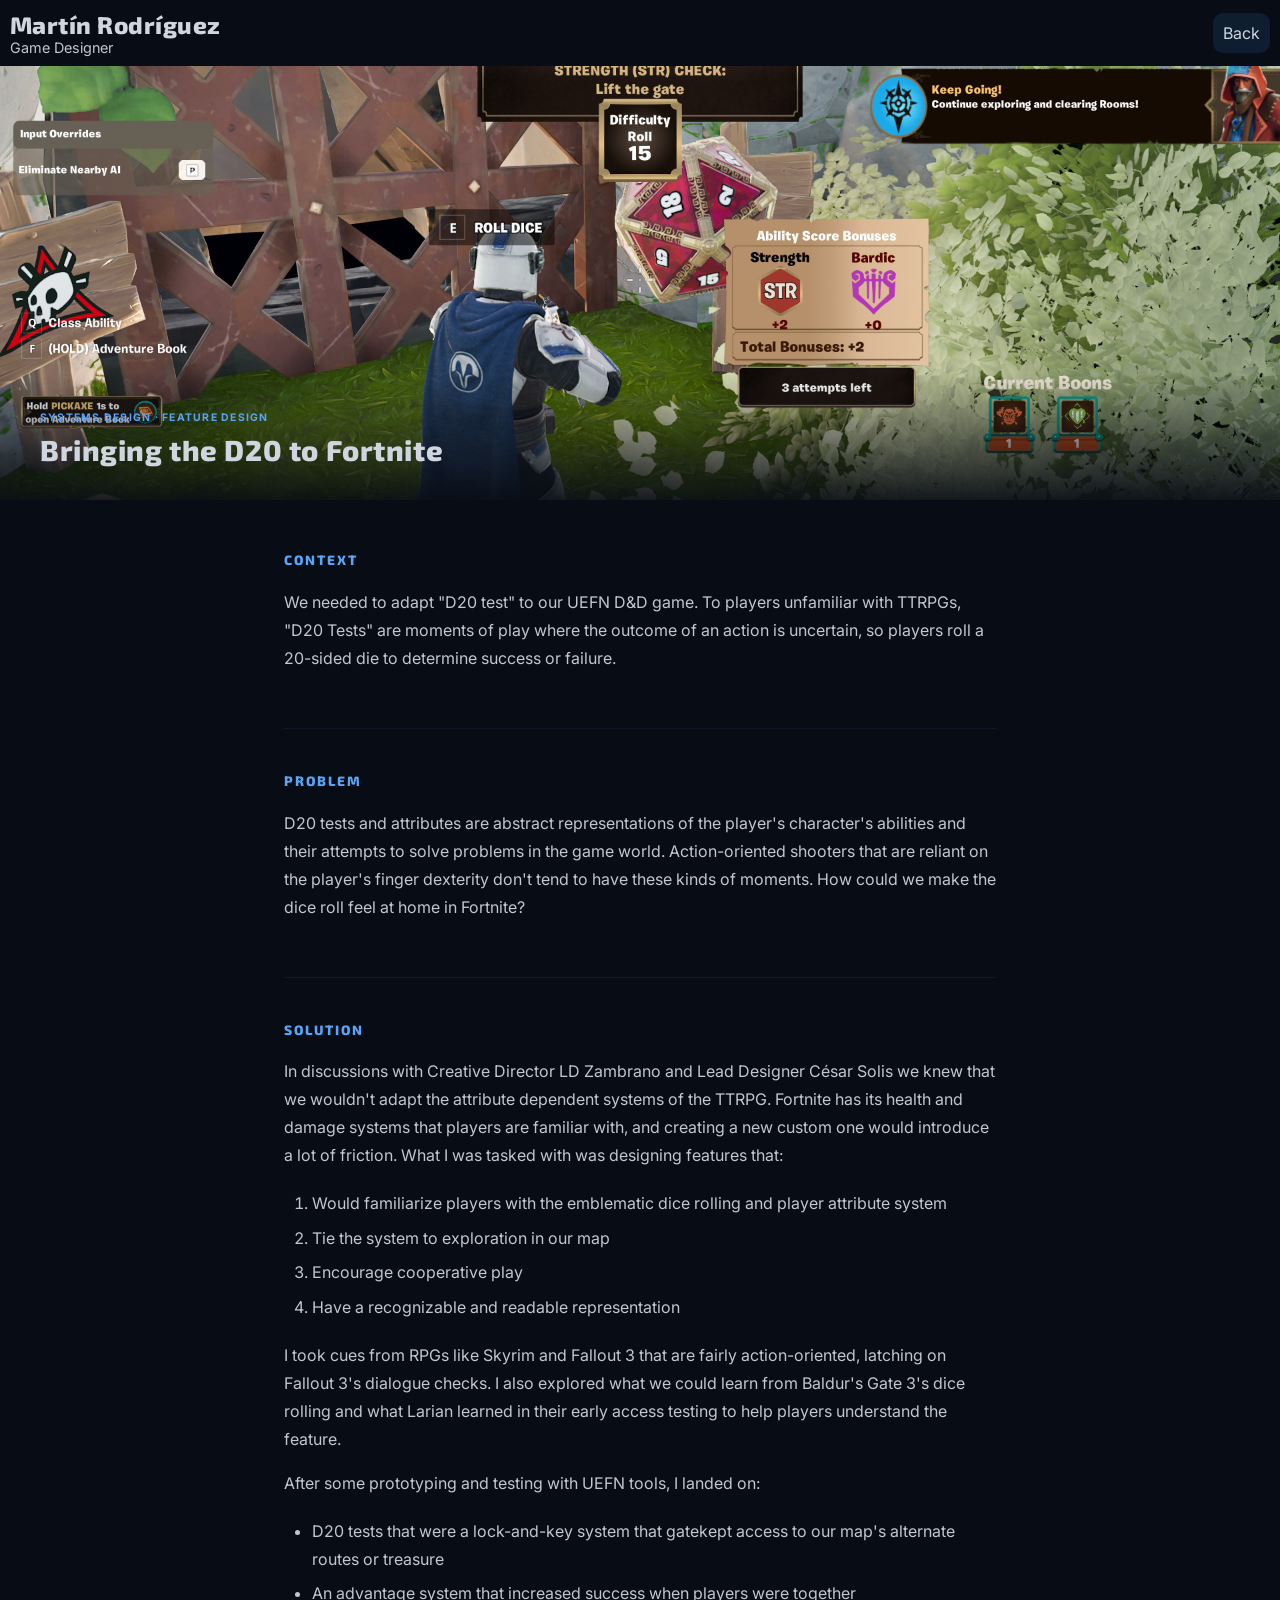
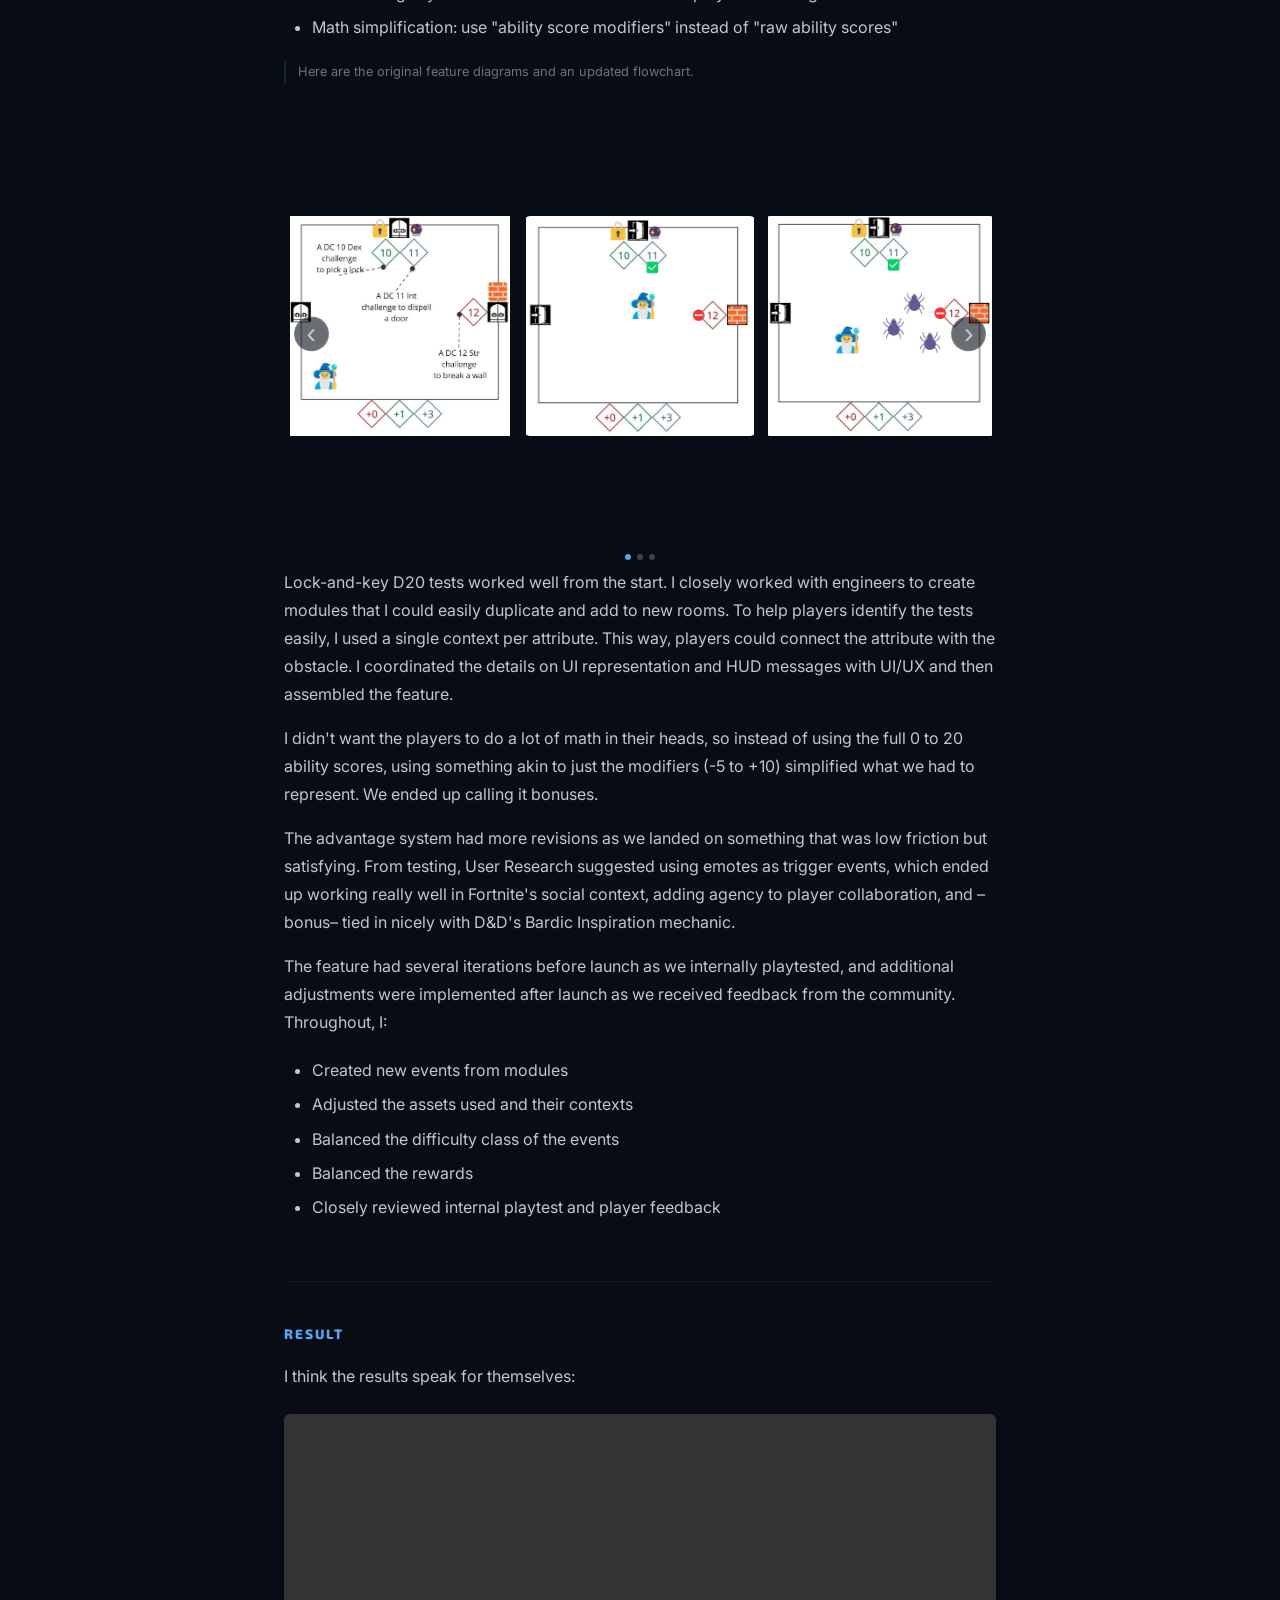
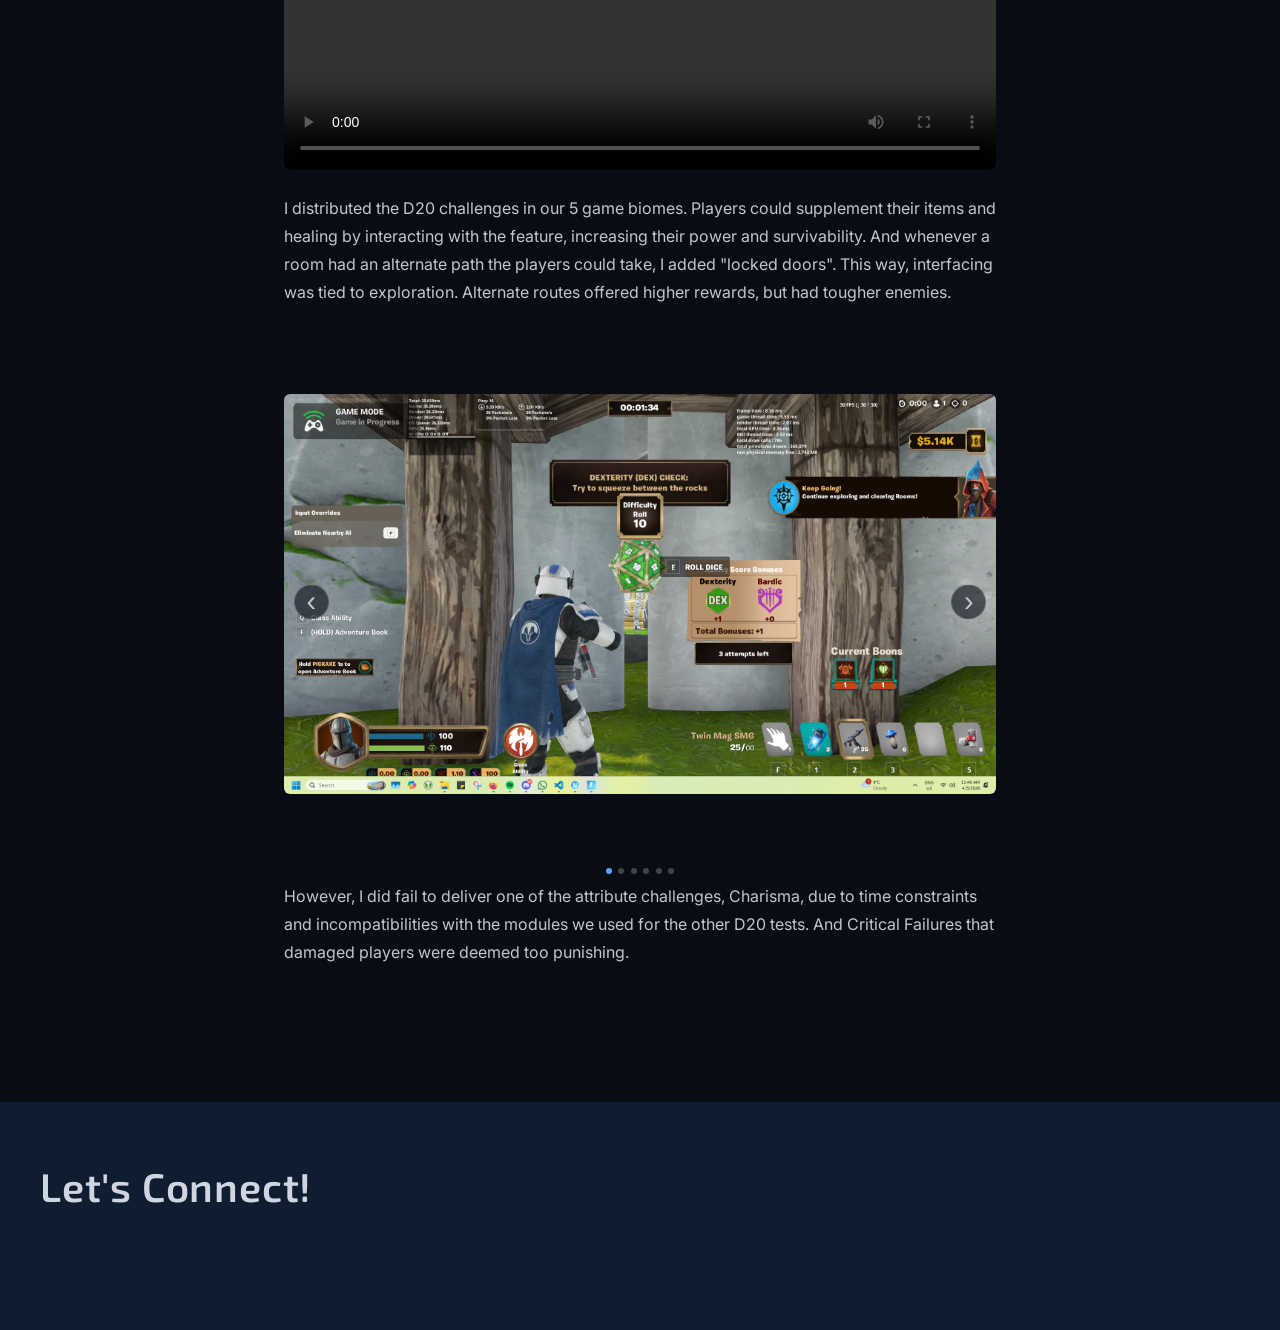
==== highlight-d20.html @ 18987d1f "added new highlight" ====
<!DOCTYPE html>
<html lang="en">

<head>
    <meta charset="UTF-8">
    <meta http-equiv="X-UA-Compatible" content="IE=edge">
    <meta name="viewport" content="width=device-width, initial-scale=1.0">
    <title>Bringing the D20 to Fortnite — Martín Rodríguez</title>
    <link rel="preconnect" href="https://fonts.googleapis.com">
    <link rel="preconnect" href="https://fonts.gstatic.com" crossorigin>
    <link rel="stylesheet" href="styles.css">
    <script src="https://kit.fontawesome.com/6f58c6ab29.js" crossorigin="anonymous"></script>
</head>

<body>

    <header class="navbar">
        <nav>
            <input type="checkbox" id="menu-toggle" hidden>
            <label for="menu-toggle" class="fa-solid fa-bars open-icon"></label>
            <label for="menu-toggle" class="fa-solid fa-xmark close-icon"></label>
            <div class="title-container">
                <h2>Martín Rodríguez</h2>
                <p>Game Designer</p>
            </div>
            <ul id="sidemenu">
                <li><a href="index.html#highlights"><i class="fa-solid fa-arrow-left"></i> Back</a></li>
            </ul>
        </nav>
    </header>

    <div class="highlight-hero">
        <img src="images/projects/dnd_d20/d20_screengrab_3.png" alt="Bringing the D20 to Fortnite">
        <div class="highlight-hero-overlay">
            <span class="highlight-tag">Systems Design · Feature Design</span>
            <h1>Bringing the D20 to Fortnite</h1>
        </div>
    </div>

    <div class="highlight-body">

        <section class="highlight-section">
            <p class="highlight-section-label">Context</p>
            <h2></h2>
            <p>We needed to adapt "D20 test" to our UEFN D&D game. To players unfamiliar with TTRPGs, "D20 Tests" are moments of play where the outcome of an action is uncertain, so players roll a 20-sided die to determine success or failure.</p>
        </section>

        <section class="highlight-section">
            <p class="highlight-section-label">Problem</p>
            <h2></h2>
            <p>D20 tests and attributes are abstract representations of the player's character's abilities and their attempts to solve problems in the game world. Action-oriented shooters that are reliant on the player's finger dexterity don't tend to have these kinds of moments. How could we make the dice roll feel at home in Fortnite?</p>
        </section>

        <section class="highlight-section">
            <p class="highlight-section-label">Solution</p>
            <h2></h2>
            <p>In discussions with Creative Director LD Zambrano and Lead Designer César Solis we knew that we wouldn't adapt the attribute dependent systems of the TTRPG. Fortnite has its health and damage systems that players are familiar with, and creating a new custom one would introduce a lot of friction. What I was tasked with was designing features that:</p>
            <ol>
                <li>Would familiarize players with the emblematic dice rolling and player attribute system</li>
                <li>Tie the system to exploration in our map</li>
                <li>Encourage cooperative play</li>
                <li>Have a recognizable and readable representation</li>
            </ol>

            <p>I took cues from RPGs like Skyrim and Fallout 3 that are fairly action-oriented, latching on Fallout 3's dialogue checks. I also explored what we could learn from Baldur's Gate 3's dice rolling and what Larian learned in their early access testing to help players understand the feature.</p>
            <p>After some prototyping and testing with UEFN tools, I landed on:</p>
            <ul>
                <li>D20 tests that were a lock-and-key system that gatekept access to our map's alternate routes or treasure</li>
                <li>An advantage system that increased success when players were together</li>
                <li>Math simplification: use "ability score modifiers" instead of "raw ability scores"</li>
            </ul>

            <p class="highlight-note">Here are the original feature diagrams and an updated flowchart.</p>


            <div class="hl-carousel">
                <div class="hl-carousel-track" id="hl-carousel-track-solution">
                    <div class="hl-carousel-slide hl-carousel-slide--grid-3">
                        <img src="images/projects/dnd_d20/d20_challenge_1.jpg" alt="D20 challenge lock">
                        <img src="images/projects/dnd_d20/d20_challenge_2.jpg" alt="D20 challenge interaction">
                        <img src="images/projects/dnd_d20/d20_challenge_3.jpg" alt="D20 challenge result">
                    </div>
                    <div class="hl-carousel-slide hl-carousel-slide--grid-3">
                        <img src="images/projects/dnd_d20/D20_collab_1.jpg" alt="D20 collaboration 1">
                        <img src="images/projects/dnd_d20/D20_collab_2.jpg" alt="D20 collaboration 2">
                        <img src="images/projects/dnd_d20/D20_collab_3.jpg" alt="D20 collaboration 3">
                    </div>
                    <div class="hl-carousel-slide">
                        <img src="images/projects/dnd_d20/d20_flowchart.png" alt="D20 system flowchart">
                    </div>
                </div>
                <button class="hl-carousel-btn hl-carousel-prev" aria-label="Previous">&#8249;</button>
                <button class="hl-carousel-btn hl-carousel-next" aria-label="Next">&#8250;</button>
                <div class="hl-carousel-dots" id="hl-carousel-dots-solution"></div>
            </div>

            <p>Lock-and-key D20 tests worked well from the start. I closely worked with engineers to create modules that I could easily duplicate and add to new rooms. To help players identify the tests easily, I used a single context per attribute. This way, players could connect the attribute with the obstacle. I coordinated the details on UI representation and HUD messages with UI/UX and then assembled the feature.</p>
            <p>I didn't want the players to do a lot of math in their heads, so instead of using the full 0 to 20 ability scores, using something akin to just the modifiers (-5 to +10) simplified what we had to represent. We ended up calling it bonuses.</p>
            <p>The advantage system had more revisions as we landed on something that was low friction but satisfying. From testing, User Research suggested using emotes as trigger events, which ended up working really well in Fortnite's social context, adding agency to player collaboration, and –bonus– tied in nicely with D&D's Bardic Inspiration mechanic.</p>
            <p>The feature had several iterations before launch as we internally playtested, and additional adjustments were implemented after launch as we received feedback from the community. Throughout, I:</p>
            <ul>
                <li>Created new events from modules</li>
                <li>Adjusted the assets used and their contexts</li>
                <li>Balanced the difficulty class of the events</li>
                <li>Balanced the rewards</li>
                <li>Closely reviewed internal playtest and player feedback</li>
            </ul>
        </section>

        <section class="highlight-section">
            <p class="highlight-section-label">Result</p>
            <h2></h2>
            <p>I think the results speak for themselves:</p>

            <div class="hl-video">
                <video controls>
                    <source src="images/projects/dnd_d20/d20_result_video.mp4" type="video/mp4">
                </video>
            </div>

            <p>I distributed the D20 challenges in our 5 game biomes. Players could supplement their items and healing by interacting with the feature, increasing their power and survivability. And whenever a room had an alternate path the players could take, I added "locked doors". This way, interfacing was tied to exploration. Alternate routes offered higher rewards, but had tougher enemies.</p>


            <div class="hl-carousel">
                <div class="hl-carousel-track" id="hl-carousel-track-result">
                    <div class="hl-carousel-slide"><img src="images/projects/dnd_d20/d20_screengrab.png" alt="D20 in game"></div>
                    <div class="hl-carousel-slide"><img src="images/projects/dnd_d20/d20_screengrab_2.png" alt="D20 in game"></div>
                    <div class="hl-carousel-slide"><img src="images/projects/dnd_d20/d20_screengrab_3.png" alt="D20 in game"></div>
                    <div class="hl-carousel-slide"><img src="images/projects/dnd_d20/d20_screengrab_4.png" alt="D20 in game"></div>
                    <div class="hl-carousel-slide hl-carousel-slide--grid-2">
                        <img src="images/projects/dnd_d20/ScreenShot00020.png" alt="D20 screenshot">
                        <img src="images/projects/dnd_d20/ScreenShot00021.png" alt="D20 screenshot">
                        <img src="images/projects/dnd_d20/ScreenShot00022.png" alt="D20 screenshot">
                        <img src="images/projects/dnd_d20/ScreenShot00023.png" alt="D20 screenshot">
                    </div>
                    <div class="hl-carousel-slide hl-carousel-slide--grid-2">
                        <img src="images/projects/dnd_d20/ScreenShot00024.png" alt="D20 screenshot">
                        <img src="images/projects/dnd_d20/ScreenShot00025.png" alt="D20 screenshot">
                        <img src="images/projects/dnd_d20/ScreenShot00026.png" alt="D20 screenshot">
                        <img src="images/projects/dnd_d20/ScreenShot00027.png" alt="D20 screenshot">
                    </div>
                </div>
                <button class="hl-carousel-btn hl-carousel-prev" aria-label="Previous">&#8249;</button>
                <button class="hl-carousel-btn hl-carousel-next" aria-label="Next">&#8250;</button>
                <div class="hl-carousel-dots" id="hl-carousel-dots-result"></div>
            </div>

            <p>However, I did fail to deliver one of the attribute challenges, Charisma, due to time constraints and incompatibilities with the modules we used for the other D20 tests. And Critical Failures that damaged players were deemed too punishing.</p>
        </section>

    </div>

    <section id="contact">
        <div class="container">
            <h2 class="sub-title">Let's Connect!</h2>
            <div class="social-icons icons">
                <a href="https://www.linkedin.com/in/martinrhprod/" target="_blank" rel="noopener noreferrer"><i class="fa-brands fa-linkedin"></i></a>
                <a href="mailto:martinrh.prod@gmail.com"><i class="fa-regular fa-envelope"></i></a>
            </div>
        </div>
    </section>

    <script>
    function initCarousel(trackId, dotsId, wrapEl) {
        const track = document.getElementById(trackId);
        const dotsContainer = document.getElementById(dotsId);
        if (!track || !dotsContainer) return;
        const slides = track.querySelectorAll('.hl-carousel-slide');
        let current = 0;

        slides.forEach((_, i) => {
            const dot = document.createElement('span');
            dot.className = 'hl-carousel-dot' + (i === 0 ? ' active' : '');
            dot.addEventListener('click', () => goTo(i));
            dotsContainer.appendChild(dot);
        });

        function goTo(index) {
            current = (index + slides.length) % slides.length;
            track.style.transform = `translateX(-${current * 100}%)`;
            dotsContainer.querySelectorAll('.hl-carousel-dot').forEach((d, i) =>
                d.classList.toggle('active', i === current));
        }

        const wrap = track.closest('.hl-carousel');
        wrap.querySelector('.hl-carousel-prev').addEventListener('click', () => goTo(current - 1));
        wrap.querySelector('.hl-carousel-next').addEventListener('click', () => goTo(current + 1));
    }

    initCarousel('hl-carousel-track-solution', 'hl-carousel-dots-solution');
    initCarousel('hl-carousel-track-result',   'hl-carousel-dots-result');
    </script>
</body>
</html>
---- styles.css ----
@import url('https://fonts.googleapis.com/css2?family=Exo+2:wght@700;800&family=Inter:wght@300;400;500&display=swap');

:root {

    --color-darker-gray: #080C14;
    --color-medium-gray: #0F1D30;
    --color-light-gray: #C2C6D0;
    --color-light-teal: #5BA4F5;
    --color-teal: #1A5FAD;

    --color-black: #000000;
    --color-white: #D0D6E0;
}

/* ── Base Reset & Global Styles ────────────────────────────────────── */
*
{
    margin: 0;
    padding: 0;
    box-sizing: border-box;
}
html
{
    scroll-behavior: smooth;
}
body
{
    background-color: var(--color-darker-gray);
    color: var(--color-white);
    font-family: 'Inter', sans-serif;
}

h1, h2, h3,
.sub-title,
.title-container h2 {
    font-family: 'Exo 2', sans-serif;
    font-weight: 800;
    letter-spacing: 0.02em;
}
h1
{
    text-decoration: none;
    text-align: left;
    color: var(--color-white);
}

/* ── Banner Image — hero image used on production.html ─────────────── */
.banner {
    width: 100%; /* Full width of the parent container */
    height: 70vh; /* Height set to 70% of the viewport height */
    overflow: hidden; /* Hide any overflowing content */
}

.banner img {
    width: 100%; /* Image will take full width of the container */
    height: 100%; /* Image will take full height of the container */
    object-fit: cover; /* Image will cover the area, maintaining aspect ratio */
    object-position: center bottom; /* Adjusts the vertical focus to crop the image */
}


/* ── Navbar — fixed top bar, shared across all pages ───────────────── */
.navbar {
    overflow: hidden;
    padding: 10px;
    position: fixed; 
    top: 0;
    width: 100%; 
    z-index: 9999; 
    background-color: var(--color-darker-gray); /* Add your background color here */

}

nav {
    display: flex;
    align-items: center; /* Vertically center items */
    justify-content: space-between; /* Space between title and menu */
    flex-wrap: wrap; /* Allow items to wrap on smaller screens */
}

/* Title container — name and subtitle inside the navbar */
.title-container {
    display: flex;
    flex-direction: column; /* Stack items vertically */
    align-items: flex-start; /* Aligns items to the left */
    margin-right: auto; /* Pushes the menu to the right */
}

.title-container h2,
.title-container p {
    margin: 0; /* Remove default margin */
}

/* Title sizing */
.title-container h2 {
    font-size: 1.5em; /* Adjust title size */
}

.title-container p {
    font-size: 0.9em; /* Adjust font size as needed */
    color: var(--color-light-gray); /* Adjust color if needed */
}

/* Navbar links — right-side menu items */
nav ul {
    display: flex; /* Make the list a flex container */
    margin-left: auto; /* Aligns menu items to the right */
}

nav ul li {
    list-style: none; /* Remove bullet points */
    margin-left: 8px; /* Adjust margin for spacing */
}

nav ul li a {
    color: var(--color-white);
    background-color: var(--color-medium-gray);
    text-decoration: none;
    font-size: 16px;
    position: relative;
    padding: 10px;
    border-radius: 10px;
}

nav ul li a::after {
    content: '';
    width: 0;
    height: 3px;
    background: var(--color-teal);
    position: absolute;
    left: 0;
    bottom: -6px;
    transition: width 0.5s; /* More specific transition property */
}

nav ul li a:hover::after {
    width: 100%; /* Expands underline on hover */
}


/* ── Layout Container — max-width wrapper used across all sections ──── */

.container
{
    padding: 0;
    max-width: 1200px;
    box-sizing: border-box;
    margin: 0 auto;

}

/* ── Greeting Section — hero text block on index.html ──────────────── */
.greeting {
    display: flex; /* Use flexbox for layout */
    flex-direction: column; /* Stack items vertically */
    align-items: center; /* Horizontally center content */
    justify-content: center; /* Vertically center content */
    /*height: 40vh; /* Set height for the box */
    max-width: 800px; /* Set max width in pixels */
    width: 90%; /* Allow flexibility for smaller screens */
    margin: 70px auto 0; /* Center the box and set top margin */
    padding: 50px; /* Add padding to avoid text touching the edges */
    text-align: center; /* Center-align text within the element */
    color: var(--color-white); /* Use your theme's color */
    box-sizing: border-box; /* Include padding in the height/width calculation */
}

.greeting-header {
    display: flex;
    align-items: center;
    gap: 1.25rem;
}

.greeting-avatar {
    width: 80px;
    height: 80px;
    border-radius: 50%;
    background-image: url('images/site/headshot.jpg');
    background-size: cover;
    background-position: center 25%;
    border: 2px solid var(--color-light-teal);
    flex-shrink: 0;
}

.greeting h1 {
    font-size: clamp(24px, 4vw, 48px); /* Responsive font size with min, preferred, and max */
    margin-bottom: 15px; /* Add some spacing between the title and the subtitle */
    margin-top: 15px;
} 

.greeting p {
    font-size: clamp(14px, 2vw, 20px); /* Responsive font size with min, preferred, and max */
    margin-top: 30px;
}

.greeting i
{
    font-size: clamp(30px, 2vw, 50px)
    
}


/* ── Project Detail Page (project.html) — showcase card wrapper ─────── */
.portfolio-showcase {
    max-width: 1200px;
    margin: 0 auto;
    padding: 2rem;
    color: var(--color-light-gray);
    background: var(--color-medium-gray);
    border-radius: 12px;
    box-shadow: 0 0 12px rgba(0, 0, 0, 0.4);
    margin-bottom: 30px;
    border-top: 3px solid var(--color-teal);
}

/* Challenge box — difficulty/design callout block inside a project card */
.challenge-content {
    margin-left: auto;
    margin-right: auto;
    max-width: 500px;
    background: var(--color-teal);
    padding: 30px;
    font-size: 14px;
    font-weight: 400;
    border-radius: 0 10px 10px 0;
    border-left: 3px solid var(--color-light-teal);
    transition: background 0.5s, transform 0.5s;
    text-align: left;
}

.challenge-content:hover {
    transform: translateY(-10px);
}

.challenge-content h2 {
    font-size: 0.8rem;
    font-weight: 700;
    letter-spacing: 0.1em;
    text-transform: uppercase;
    color: var(--color-white);
    margin-bottom: 0.875rem;
}

.challenge-content h2 i {
    color: var(--color-light-teal);
    margin-right: 6px;
}

.challenge-content p {
    line-height: 1.7;
    color: var(--color-white);
}

.challenge-content p + p {
    margin-top: 0.75rem;
}

/* Right column — media layout variant (video + challenge box stacked) */
.portfolio-right {
    flex: 1 1 40%;
    display: flex;
    flex-direction: column;
    gap: 1.5rem;
    min-width: 0;
}

.portfolio-right .portfolio-challenge {
    flex-shrink: 0;
}

/* Challenge box override when inside the right column layout */
.portfolio-right .challenge-content {
    max-width: 100%;
    margin: 0;
    padding: 1.25rem 1.5rem;
    text-align: left;
    transform: none !important;
}

/* Video block — grows to fill remaining height in the right column */
.portfolio-right .portfolio-video {
    flex: 1;
    min-height: 0;
    margin: 0;
    background: rgba(0, 0, 0, 0.3);
    border-radius: 6px;
    overflow: hidden;
    display: flex;
    flex-direction: column;
    justify-content: center;
    align-items: center;
}

.portfolio-right .portfolio-video video,
.portfolio-right .portfolio-video iframe {
    width: 100%;
    flex-shrink: 0;
}


/* Two-column content layout — text left, media right */
.portfolio-content {
  display: flex;
  flex-wrap: wrap;
  gap: 2rem;
  margin-bottom: 2rem;
  align-items: stretch;
}

.portfolio-text {
  flex: 1 40%;
}

/* Text-only variant — cap line length and center when no media column */
.portfolio-text:only-child {
    max-width: 720px;
    margin: 0 auto;
}

.portfolio-text a 
{
    color: var(--color-white)
}

.portfolio-text h2 {
  font-size: 1.8rem;
  margin-bottom: 1rem;
  color: var(--color-light-gray);
}

.portfolio-text p {
  line-height: 1.75;
  color: var(--color-light-gray);
  text-align: left;
}

.portfolio-details ul {
  list-style-type: disc;       /* or circle/square */
  padding-left: 1.6rem;        /* space for bullets */
  margin: 1rem 0;
                /* space above/below list */
}

.portfolio-details ul li {
  text-indent: 0;
  line-height: 1.75;
  margin-bottom: 0;
  color: var(--color-light-gray);
}

/* Optional: styled bullet markers to match design */
.portfolio-details ul li::marker {
  color: var(--color-teal);           /* accent color */
  line-height: 1.6;
  font-size: 1.6rem;
}

.portfolio-details strong {
    color: var(--color-light-gray);
}

/* Video and image blocks */
.portfolio-video {
  margin: auto;
  flex: 1 1 40%;
  display: flex;
  align-items: flex-end;
}

.portfolio-video iframe {
    width: 100%;
  aspect-ratio: 16 / 9;
  height: auto;
  border: 0;
  display: block;
}

.portfolio-images-2 {
  display: flex;
  gap: 1rem;
  overflow-x: auto;
  scroll-behavior: smooth;
}


.portfolio-video video {
  width: 100%;
}

.portfolio-images-2 img {
  width: 100%;
}

/* Image carousels — horizontal scroll strips inside project cards */
.portfolio-carousel {
  position: relative;
  overflow: hidden;
  margin-bottom: 30px;
  margin-top: 30px;

}

.carousel-track,
.carousel-track-2 {
  display: flex;
  gap: 1rem;
  overflow-x: auto;
  scroll-behavior: smooth;
  scroll-snap-type: x mandatory;
  scrollbar-width: none;
  -ms-overflow-style: none;
}

.carousel-track::-webkit-scrollbar,
.carousel-track-2::-webkit-scrollbar {
  display: none;
}

/* Landscape track: items grow to fill space when few, scroll when many */
.carousel-track a {
  flex: 1 0 250px;
  max-width: 360px;
  scroll-snap-align: start;
}

/* Portrait track: fixed-width cards, never grow */
.carousel-track-2 a {
  flex-shrink: 0;
  scroll-snap-align: start;
}

.carousel-track img {
  width: 100%;
  height: 150px;
  object-fit: cover;
  border-radius: 8px;
  display: block;
  transition: transform 0.3s;
}

.carousel-track-2 img {
  width: 170px;
  height: 250px;
  object-fit: cover;
  border-radius: 8px;
  flex-shrink: 0;
  transition: transform 0.3s;
}
.carousel-track-2 img:hover {
  transform: scale(1.05);
}




.carousel-track img:hover {
  transform: scale(1.05);
}

.carousel-btn {
  position: absolute;
  top: 50%;
  transform: translateY(-50%);
  background: rgba(0, 0, 0, 0.6);
  color: #fff;
  border: 1px solid rgba(102, 252, 241, 0.3);
  font-size: 2rem;
  padding: 0.3rem 0.7rem;
  cursor: pointer;
  border-radius: 50%;
  z-index: 2;
  transition: background 0.2s, border-color 0.2s;
  display: flex;
  align-items: center;
  justify-content: center;
  line-height: 1;
}

.carousel-btn:hover {
  background: rgba(0, 0, 0, 0.85);
  border-color: var(--color-light-teal);
}

.carousel-btn.prev {
  left: 10px;
}

.carousel-btn.next {
  right: 10px;
}



/* ── About Section — currently unused ──────────────────────────────── */
#about
{
    margin-top: 5%;
    padding: 0;
    color: var(--color-light-gray);
}
.row
{
    display: flex;
    justify-content: space-between;
    flex-wrap: wrap;
}
.about-col-1
{
    flex-basis:20%;
    align-items: center;
}
.about-col-2
{
    flex-basis: 60%;
    align-items: center;
}
.about-col-3 img
{
    width: 100%;
    border-radius: 15px;
}
.about-col-4 img
{
    width: 100%;
    border-radius: 15px;
}
.about-col-3
{
    flex-basis: 25%;
    align-items: center;
}
.about-col-4
{
    flex-basis: 10%;
    align-items: center;
}
.sub-title
{
    font-size: 40px;
    font-weight: 600;
    color: var(--color-white);
    padding-bottom: 10px;
}
.tab-titles
{
    display: flex;
    margin: 20px 0 40px;
}
.tab-links
{
    margin-right: 50px;
    font-size: 18px;
    font-weight: 500;
    cursor: pointer;
    position: relative;
}
.tab-links::after
{
    content: '';
    width: 0;
    height: 3px;
    background: var(--color-teal);
    position: absolute;
    left: 0;
    bottom: -8px;
    transition: 0.5s;
}
.tab-links.active-link::after
{
    width: 75%;
}
.tab-contents ul li
{
    list-style: none;
    margin: 10px 0;
}
.tab-contents ul li span
{
    color: var(--color-teal);
    font-size: 14px;
}
.tab-contents ul li p
{
    color: var(--color-light-gray);
    font-size: 14px;
}
.tab-contents
{
    display: none;
}
.tab-contents.active-tab
{
    display: block;
}
/* ── Design Pillars Section — #services grid on index.html ─────────── */
#services
{
    padding: 60px 0;
}
.services-list
{
    display: grid;
    grid-template-columns: repeat(auto-fit, minmax(250px, 1fr));
    gap: 20px;
    margin-top: 10px;
}
.services-list div
{
    background: var(--color-medium-gray);
    padding: 30px;
    font-size: 13px;
    font-weight: 300;
    border-radius: 10px;
    transition: background 0.5s, transform 0.5s;
    text-align: center;
}
.services-list i
{
    font-size: 30px;
    margin-bottom: 10px;
    
}
.services-list h2
{
    font-size: 22px;
    font-weight: 900;
    margin-bottom: 10px;
    text-align: center;
}
.services-list a
{
    text-decoration: none;
    color:var(--color-teal);
    font-size: 18px;
    margin-top: 20px;
    display: inline-block;
}
.services-list div:hover
{
    background-color: var(--color-teal);
    transform: translateY(-10px);
}

/* ── Games Section — #portfolio grid on index.html ─────────────────── */
#portfolio,
#experiences
{
    padding: 60px 0;
}

/* ── Contact Section — no longer used as a standalone section ───────── */
#contact
{
    padding: 60px 0;
    background-color: var(--color-medium-gray);
}
.work-list
{
    
    display: grid;
    grid-template-columns: repeat(auto-fit, minmax(300px, 1fr));
    gap: 40px;
    margin-top: 50px;
    overflow: hidden;
}
.work
{
    border-radius: 10px;
    position: relative;
    overflow: hidden;
}
.work img
{
    width: 100%;
    border-radius: 10px;
    display: block;
    transition: transform 0.5s;
}

.work h2
{
    text-align: center;
    margin-bottom: 15px;
}

.work h3
{
    text-align: center;
}

.layer {
    width: 100%;
    height: 0;
    background: linear-gradient(rgba(0, 0, 0, 0.88), rgba(18, 46, 44, 0.98));
    border-radius: 10px;
    position: absolute;
    bottom: 0;
    left: 0;
    overflow-y: auto;
    display: flex;
    align-items: stretch;
    justify-content: flex-start;
    flex-direction: column;
    padding: 20px 28px;
    text-align: left;
    transition: height 0.5s;
}

.layer h2 {
    font-size: 1rem;
    text-align: left;
    color: var(--color-white);
    margin-bottom: 4px;
}

.layer h3
{
    font-size: 0.8rem;
    font-weight: 600;
    text-align: left;
    color: var(--color-light-teal);
    margin-bottom: 14px;
}

.layer li
{
    font-weight: 400;
    font-size: 0.875rem;
    color: var(--color-white);
    line-height: 1.6;
    margin-bottom: 4px;
}

.layer a
{
    margin-top: 20px;
    color: var(--color-teal);
    text-decoration: none;
    font-size: 18px;
    line-height: 35px;
    background: var(--color-medium-gray);
    width: 35px;
    height: 35px;
    border-radius: 50%;
    text-align: center;
}


.work:hover img
{
    transform: scale(1.1);
}
.work:hover .layer
{
    height: 100%;
}
.btn
{
    display: block;
    margin: 1.5rem auto;
    width: fit-content;
    border: 1px solid var(--color-teal);
    padding: 14px 50px;
    border-radius: 6px;
    text-decoration: none;
    color: var(--color-white);
    transition: background 0.5s ease;
}
.btn:hover
{
    background: var(--color-teal);
}
/* ── Social Icons — LinkedIn/email icons, now in greeting section ────── */

.social-icons p i
{
    color: var(--color-teal);
    margin-right: 15px;
    font-size: 60px;
}
.social-icons
{
    margin-top: 30px;
    text-align: center;
}
.social-icons a
{
    text-decoration: none;
    font-size: 50px;
    margin-right: 15px;
    color: var(--color-light-gray);
    display: inline-block;
    transition: transform 0.5s;
}
.social-icons a:hover
{
    color: var(--color-teal);
    transform: translateY(-5px);
}
.btn.btn2
{
    display: inline-block;
    background: var(--color-teal);
}

/* ── Footer — copyright bar ─────────────────────────────────────────── */
.copyright
{
    width: 100%;
    text-align: center;
    padding: 25px 0;
    background: var(--color-medium-gray);
    font-weight: 300;
    margin-top: 20px;
}
#msg
{
    color: var(--color-light-teal);
    margin-top: -40px;
    display: block;
}






/* ── Analytics Dashboard — live metrics cards inside project.html ────── */

.project-dashboard {
    margin-top: 2rem;
    background: var(--color-darker-gray);
    border: 1px solid var(--color-teal);
    border-radius: 10px;
    padding: 1.5rem;
}

.dashboard-header {
    display: flex;
    align-items: center;
    justify-content: space-between;
    margin-bottom: 1.25rem;
    padding-bottom: 0.75rem;
    border-bottom: 1px solid var(--color-teal);
}

.dashboard-title {
    font-size: 0.85rem;
    font-weight: 700;
    text-transform: uppercase;
    letter-spacing: 0.1em;
    color: var(--color-light-teal);
}

.dashboard-title i {
    margin-right: 6px;
}

.dashboard-period {
    font-size: 0.75rem;
    color: rgba(197, 198, 199, 0.55);
}

/* Headline stat cards — top row of 4 KPI tiles */
.dashboard-stats {
    display: grid;
    grid-template-columns: repeat(4, 1fr);
    gap: 0.75rem;
    margin-bottom: 1.25rem;
}

.dash-stat {
    background: var(--color-medium-gray);
    border-radius: 8px;
    padding: 0.875rem 0.75rem;
    text-align: center;
    display: flex;
    flex-direction: column;
    align-items: center;
    gap: 4px;
}

.dash-stat i {
    font-size: 1rem;
    color: var(--color-light-teal);
    margin-bottom: 2px;
}

.dash-stat-value {
    font-size: 1.1rem;
    font-weight: 700;
    color: var(--color-white);
    line-height: 1;
}

.dash-stat-label {
    font-size: 0.68rem;
    color: rgba(197, 198, 199, 0.65);
    text-transform: uppercase;
    letter-spacing: 0.05em;
}

/* Chart cards — retention bars, difficulty bars, session highlight */
.dashboard-charts {
    display: grid;
    grid-template-columns: 1fr 1fr auto;
    gap: 0.75rem;
    align-items: stretch;
}

.dash-chart-card {
    background: var(--color-medium-gray);
    border-radius: 8px;
    padding: 1rem;
}

.dash-chart-card h4 {
    font-size: 0.72rem;
    font-weight: 700;
    text-transform: uppercase;
    letter-spacing: 0.08em;
    color: var(--color-light-teal);
    margin-bottom: 0.875rem;
}

/* Retention bar rows — before/after comparison bars */
.retention-row {
    display: flex;
    align-items: center;
    gap: 0.75rem;
    margin-bottom: 0.875rem;
}

.retention-name {
    font-size: 0.72rem;
    font-weight: 700;
    color: var(--color-light-gray);
    width: 38px;
    flex-shrink: 0;
}

.retention-bars {
    flex: 1;
    display: flex;
    flex-direction: column;
    gap: 3px;
}

.retention-bar {
    height: 12px;
    border-radius: 3px;
    min-width: 3px;
    transition: width 0.6s ease;
}

.retention-bar-before {
    background: rgba(47, 104, 101, 0.55);
}

.retention-bar-after {
    background: var(--color-light-teal);
}

.retention-values {
    font-size: 0.68rem;
    font-weight: 700;
    color: var(--color-light-teal);
    white-space: nowrap;
    width: 88px;
    text-align: right;
    flex-shrink: 0;
}

.retention-legend {
    display: flex;
    gap: 1rem;
    margin-top: 0.375rem;
}

.retention-legend span {
    font-size: 0.65rem;
    color: rgba(197, 198, 199, 0.6);
    display: flex;
    align-items: center;
    gap: 5px;
}

.retention-legend span::before {
    content: '';
    display: inline-block;
    width: 10px;
    height: 8px;
    border-radius: 2px;
    flex-shrink: 0;
}

.legend-before::before { background: rgba(47, 104, 101, 0.55); }
.legend-after::before  { background: var(--color-light-teal); }

/* Difficulty perception bars — % feedback breakdown */
.diff-row {
    display: flex;
    align-items: center;
    gap: 0.5rem;
    margin-bottom: 0.5rem;
}

.diff-label {
    font-size: 0.68rem;
    color: var(--color-light-gray);
    width: 68px;
    flex-shrink: 0;
}

.diff-bar-wrap {
    flex: 1;
    height: 10px;
    background: rgba(255, 255, 255, 0.06);
    border-radius: 3px;
    overflow: hidden;
}

.diff-bar {
    height: 100%;
    border-radius: 3px;
}

.diff-bar--teal    { background: var(--color-light-teal); }
.diff-bar--neutral { background: #d4a843; }
.diff-bar--dim     { background: #4b5563; }

.diff-pct {
    font-size: 0.68rem;
    font-weight: 700;
    color: var(--color-light-gray);
    width: 34px;
    text-align: right;
    flex-shrink: 0;
}

.satisfaction-note {
    font-size: 0.7rem;
    color: rgba(197, 198, 199, 0.7);
    margin-top: 0.75rem;
    line-height: 1.6;
}

.satisfaction-note strong {
    color: var(--color-light-teal);
}

/* Session highlight card — single large stat in the dashboard */
.dash-highlight-card {
    display: flex;
    flex-direction: column;
    align-items: center;
    justify-content: center;
    text-align: center;
    min-width: 120px;
    padding: 1.25rem 1rem;
}

.dash-highlight-card i {
    font-size: 1.4rem;
    color: var(--color-light-teal);
    margin-bottom: 0.5rem;
}

.dash-highlight-value {
    font-size: 1.6rem;
    font-weight: 800;
    color: var(--color-white);
    line-height: 1;
    margin-bottom: 0.5rem;
    display: block;
}

.dash-highlight-card p {
    font-size: 0.68rem;
    color: rgba(197, 198, 199, 0.7);
    line-height: 1.4;
}

/* ── Media Queries — responsive breakpoints ─────────────────────────── */
nav .fa-solid
{
    display: none;
}
@media only screen and (max-width: 700px)
{
    .open-icon {
        font-size: 20px;
        cursor: pointer;
        display: inline-block;
    }

    .close-icon {
        font-size: 20px;
        cursor: pointer;
        display: none;
        position: absolute;
        top: 15px;
        left: 15px;
        z-index: 3;
    }

    /* Hide the checkbox */
    #menu-toggle {
        display: none;
    }

    /* Style the menu */
    nav ul#sidemenu {
        background: var(--color-teal);
        position: fixed;
        top: 0;
        right: -150px; /* Hidden off-screen */
        width: 150px;
        height: 100vh;
        padding-top: 50px;
        z-index: 2;
        transition: right 0.5s;
    }

    nav ul#sidemenu li {
        display: block;
        margin: 20px 0;
    }

    /* Toggle menu and icons based on checkbox state */
    #menu-toggle:checked ~ .open-icon {
        display: none;
    }

    #menu-toggle:checked ~ .close-icon {
        display: inline-block;
    }

    #menu-toggle:checked ~ #sidemenu {
        right: 0;
    }
    .sub-title
    {
        font-size: 40px;
    }
    .about-col-1, .about-col-2
    {
        flex-basis: 100%;
    }
    .about-col-1
    {
        margin-bottom: 30px;
    }
    .about-col-2
    {
        font-size: 14px;
    }
    .tab-links
    {
        font-size: 16px;
        margin-right: 20px;
    }
    .contact-left, .contact-right
    {
        flex-basis: 100%;
    }
    .copyright
    {
        font-size: 14px;
    }

  .portfolio-content {
    flex-direction: column;
    align-items: flex-start;
  }

  .portfolio-details,
  .portfolio-video {
    flex: 1 1 100%;
  }

  .portfolio-video {
    align-self: auto;
  }

  .portfolio-video video {
    width: 100%;
    height: auto;
  }

  /* Right column stacks full-width; video reverts to natural height */
  .portfolio-right {
    flex: 1 1 100%;
    width: 100%;
  }

  .portfolio-right .portfolio-video {
    flex: 0 0 auto;
  }

  .dashboard-stats {
    grid-template-columns: repeat(2, 1fr);
  }

  .dashboard-charts {
    grid-template-columns: 1fr;
  }

  .dash-highlight-card {
    min-width: unset;
  }

}

/* ── Lightbox Overrides — replaces missing PNG nav/close assets with CSS ── */
.lb-nav a.lb-prev,
.lb-nav a.lb-next {
    background-image: none;
    opacity: 1;
    display: flex;
    align-items: center;
    transition: opacity 0.2s;
}
.lb-nav a.lb-prev { justify-content: flex-start; padding-left: 12px; }
.lb-nav a.lb-next { justify-content: flex-end;   padding-right: 12px; }

.lb-nav a.lb-prev::after,
.lb-nav a.lb-next::after {
    display: flex;
    align-items: center;
    justify-content: center;
    width: 40px;
    height: 40px;
    border-radius: 50%;
    background: rgba(0, 0, 0, 0.55);
    border: 1px solid rgba(255, 255, 255, 0.2);
    color: #fff;
    font-size: 1.6rem;
    font-weight: 400;
    line-height: 1;
    backdrop-filter: blur(4px);
    transition: background 0.2s, border-color 0.2s;
}
.lb-nav a.lb-prev::after { content: '‹'; }
.lb-nav a.lb-next::after { content: '›'; }
.lb-nav a.lb-prev:hover::after,
.lb-nav a.lb-next:hover::after {
    background: rgba(0, 0, 0, 0.8);
    border-color: rgba(255, 255, 255, 0.5);
}

.lb-dataContainer {
    padding-top: 14px;
}

.lb-data .lb-close {
    background-image: none;
    opacity: 0.85;
    color: #fff;
    font-size: 1.4rem;
    display: flex;
    align-items: center;
    justify-content: center;
    transition: opacity 0.2s;
}
.lb-data .lb-close::after  { content: '✕'; }
.lb-data .lb-close:hover   { opacity: 1; }

/* ── Cards Grid — shared grid for both highlights and games sections ─── */
.portfolio-grid {
    display: grid;
    grid-template-columns: repeat(auto-fill, minmax(260px, 1fr));
    gap: 1.5rem;
    padding: 1rem 0;
}

.project-card {
    display: block;
    text-decoration: none;
    color: inherit;
    background: var(--color-medium-gray);
    border-radius: 8px;
    overflow: hidden;
    transition: transform 0.2s ease, box-shadow 0.2s ease;
    border: 1px solid rgba(255,255,255,0.05);
}

.project-card:hover {
    transform: translateY(-4px);
    box-shadow: 0 8px 24px rgba(0,0,0,0.5);
}

.project-card-image {
    width: 100%;
    aspect-ratio: 16 / 9;
    overflow: hidden;
    background: var(--color-darker-gray);
}

.project-card-image img {
    width: 100%;
    height: 100%;
    object-fit: cover;
    display: block;
    transition: transform 0.3s ease;
}

.project-card:hover .project-card-image img {
    transform: scale(1.04);
}

.project-card-placeholder {
    width: 100%;
    height: 100%;
    display: flex;
    align-items: center;
    justify-content: center;
    font-size: 3rem;
    color: var(--color-light-teal);
    opacity: 0.3;
}

.project-card-info {
    padding: 0.85rem 1rem 1rem;
}

.project-card-info h3 {
    font-size: 0.95rem;
    margin-bottom: 0.2rem;
    color: var(--color-white);
    font-family: 'Exo 2', sans-serif;
    font-weight: 800;
    line-height: 1.3;
}

.project-card-info p {
    font-size: 0.78rem;
    color: var(--color-light-gray);
    opacity: 0.6;
}

/* ── Project Back Bar — back navigation bar on project.html (legacy) ─── */
.project-back-bar {
    padding: 1rem 2rem;
    margin-top: 60px;
}

.project-back-bar a {
    color: var(--color-light-teal);
    text-decoration: none;
    font-size: 0.9rem;
    font-family: 'Inter', sans-serif;
    display: inline-flex;
    align-items: center;
    gap: 0.4rem;
    transition: opacity 0.2s;
}

.project-back-bar a:hover {
    opacity: 0.75;
}

@media (max-width: 700px) {
    .portfolio-grid {
        grid-template-columns: repeat(auto-fill, minmax(200px, 1fr));
        gap: 1rem;
    }
}

/* ── Highlights Grid — centering override for the career highlights cards */
#highlights-container .portfolio-grid {
    justify-content: center;
}

/* ── Highlight Card Tag — discipline label above the card title ───────── */
.highlight-card-tag {
    font-size: 0.65rem;
    font-weight: 700;
    text-transform: uppercase;
    letter-spacing: 0.1em;
    color: var(--color-light-teal);
    opacity: 1;
    margin-bottom: 0.2rem;
}

/* ── Coming Soon Card — dimmed, non-clickable variant for empty highlights */
.project-card--coming-soon {
    cursor: default;
    opacity: 0.5;
}
.project-card--coming-soon .project-card-image img {
    filter: grayscale(60%);
}
.coming-soon-badge {
    display: inline-block;
    margin-top: 0.4rem;
    font-size: 0.6rem;
    font-weight: 700;
    text-transform: uppercase;
    letter-spacing: 0.12em;
    color: var(--color-light-gray);
    border: 1px solid var(--color-light-gray);
    border-radius: 3px;
    padding: 0.15em 0.5em;
    opacity: 0.6;
}

/* ── Highlight Article Pages — layout for highlight-*.html blog pages ──── */
.highlight-hero {
    position: relative;
    width: 100%;
    max-height: 440px;
    overflow: hidden;
    margin-top: 60px;
}

.highlight-hero img {
    width: 100%;
    max-height: 440px;
    object-fit: cover;
    display: block;
}

.highlight-hero-overlay {
    position: absolute;
    bottom: 0;
    left: 0;
    right: 0;
    padding: 2rem 2.5rem;
    background: linear-gradient(transparent, rgba(8, 12, 20, 0.92));
}

.highlight-hero-overlay .highlight-tag {
    display: inline-block;
    font-size: 0.65rem;
    font-weight: 700;
    text-transform: uppercase;
    letter-spacing: 0.12em;
    color: var(--color-light-teal);
    margin-bottom: 0.5rem;
}

.highlight-hero-overlay h1 {
    font-family: 'Exo 2', sans-serif;
    font-weight: 800;
    font-size: 1.8rem;
    color: var(--color-white);
    line-height: 1.25;
    text-align: left;
}

.highlight-body {
    max-width: 760px;
    margin: 0 auto;
    padding: 3rem 1.5rem 5rem;
    color: var(--color-light-gray);
    line-height: 1.75;
}

.highlight-section {
    padding-bottom: 2.5rem;
    margin-bottom: 2.5rem;
    border-bottom: 1px solid rgba(91, 164, 245, 0.08);
}

.highlight-section:last-child {
    border-bottom: none;
    margin-bottom: 0;
}

.highlight-section-label {
    font-family: 'Exo 2', sans-serif;
    font-size: 0.85rem;
    font-weight: 800;
    text-transform: uppercase;
    letter-spacing: 0.15em;
    color: var(--color-light-teal);
    margin-bottom: 0.6rem;
}

.highlight-section h2 {
    font-family: 'Exo 2', sans-serif;
    font-size: 1.25rem;
    font-weight: 800;
    color: var(--color-white);
    margin-bottom: 1rem;
    text-align: left;
}

.highlight-section p {
    margin-bottom: 1rem;
}

.highlight-section ul,
.highlight-section ol {
    padding-left: 1.75rem;
    margin: 1.25rem 0;
}

.highlight-section li {
    margin-bottom: 0.4rem;
    line-height: 1.75;
}

.highlight-section img {
    width: 100%;
    border-radius: 6px;
    margin: 1.25rem 0;
    display: block;
}

/* Formula block — monospace callout used in highlight-liveops.html */
.highlight-formula {
    background: var(--color-medium-gray);
    border-left: 3px solid var(--color-light-teal);
    border-radius: 0 6px 6px 0;
    padding: 1.25rem 1.5rem;
    margin: 1.25rem 0;
    font-family: 'Courier New', monospace;
    font-size: 0.82rem;
    line-height: 2;
    color: var(--color-light-gray);
}

.highlight-formula .formula-name {
    display: block;
    color: var(--color-light-teal);
    font-size: 0.7rem;
    font-weight: 700;
    text-transform: uppercase;
    letter-spacing: 0.08em;
    margin-bottom: 0.15rem;
}

/* Stat callout row — before/after retention figures */
.highlight-stats-row {
    display: flex;
    gap: 1rem;
    margin: 1.5rem 0;
}

.highlight-stat-box {
    flex: 1;
    background: var(--color-medium-gray);
    border-radius: 8px;
    padding: 1.1rem 1rem;
    text-align: center;
}

.highlight-stat-box .stat-before {
    font-size: 1.1rem;
    font-weight: 700;
    color: var(--color-light-gray);
    opacity: 0.55;
    display: block;
}

.highlight-stat-box .stat-arrow {
    color: var(--color-light-teal);
    margin: 0 0.25rem;
    font-size: 0.9rem;
}

.highlight-stat-box .stat-after {
    font-size: 1.4rem;
    font-weight: 800;
    color: var(--color-light-teal);
    font-family: 'Exo 2', sans-serif;
    display: block;
}

.highlight-stat-box .stat-label {
    font-size: 0.65rem;
    text-transform: uppercase;
    letter-spacing: 0.1em;
    color: var(--color-light-gray);
    opacity: 0.6;
    margin-top: 0.35rem;
    display: block;
}

/* Data table — room difficulty/formula tables in highlight pages */
.highlight-table-wrap {
    overflow-x: auto;
    margin: 1.25rem 0;
    border-radius: 6px;
}

.highlight-table {
    width: 100%;
    border-collapse: collapse;
    font-size: 0.78rem;
    min-width: 480px;
}

.highlight-table thead th {
    background: var(--color-medium-gray);
    color: var(--color-light-teal);
    font-size: 0.65rem;
    font-weight: 700;
    text-transform: uppercase;
    letter-spacing: 0.08em;
    padding: 0.6rem 0.75rem;
    text-align: left;
    border-bottom: 1px solid rgba(91, 164, 245, 0.15);
}

.highlight-table tbody tr {
    border-bottom: 1px solid rgba(255,255,255,0.04);
}

.highlight-table tbody tr:last-child {
    border-bottom: none;
}

.highlight-table tbody td {
    padding: 0.5rem 0.75rem;
    color: var(--color-light-gray);
}

.highlight-table tbody tr:nth-child(odd) td {
    background: rgba(255,255,255,0.02);
}

.highlight-table .dc-col {
    color: var(--color-light-teal);
    font-weight: 700;
    font-family: 'Courier New', monospace;
}

.highlight-table-label {
    font-size: 0.65rem;
    font-weight: 700;
    text-transform: uppercase;
    letter-spacing: 0.1em;
    color: var(--color-light-gray);
    opacity: 0.5;
    margin: 1.5rem 0 0.4rem;
}

.highlight-note {
    font-size: 0.8rem;
    color: var(--color-light-gray);
    opacity: 0.55;
    border-left: 2px solid rgba(91, 164, 245, 0.3);
    padding-left: 0.75rem;
    margin: 1rem 0;
}

/* ── Highlight page carousel ─────────────────────────────────────────── */
.hl-carousel {
    position: relative;
    margin: 1.5rem 0 0.5rem;
    overflow: hidden;
    border-radius: 6px;
}
.hl-carousel-track {
    display: flex;
    transition: transform 0.4s ease;
}
.hl-carousel-slide {
    min-width: 100%;
    display: flex;
    align-items: center;
    justify-content: center;
}
.hl-carousel-slide--grid-3 {
    display: grid;
    grid-template-columns: repeat(3, 1fr);
    gap: 0.5rem;
    align-items: center;
}
.hl-carousel-slide--grid-3 img {
    width: 100%;
    height: 220px;
    object-fit: contain;
    border-radius: 4px;
    background: var(--color-darker-gray);
}
.hl-carousel-slide--grid-2 {
    display: grid;
    grid-template-columns: repeat(2, 1fr);
    gap: 0.5rem;
    align-items: center;
}
.hl-carousel-slide--grid-2 img {
    width: 100%;
    height: 220px;
    object-fit: cover;
    border-radius: 4px;
}
.hl-carousel-slide img {
    width: 100%;
    display: block;
    object-fit: contain;
    max-height: 480px;
    border-radius: 6px;
    background: var(--color-darker-gray);
}
.hl-carousel-slide video {
    width: 100%;
    display: block;
    max-height: 480px;
    border-radius: 6px;
    background: #000;
}
.hl-carousel-btn {
    position: absolute;
    top: 50%;
    transform: translateY(-50%);
    background: rgba(8,12,20,0.6);
    border: 1px solid rgba(255,255,255,0.15);
    color: var(--color-light-gray);
    font-size: 1.8rem;
    line-height: 1;
    width: 2.2rem;
    height: 2.2rem;
    border-radius: 50%;
    cursor: pointer;
    display: flex;
    align-items: center;
    justify-content: center;
    transition: background 0.2s;
}
.hl-carousel-btn:hover {
    background: rgba(91,164,245,0.25);
}
.hl-carousel-prev { left: 0.6rem; }
.hl-carousel-next { right: 0.6rem; }
.hl-carousel-dots {
    display: flex;
    justify-content: center;
    gap: 0.4rem;
    margin-top: 0.6rem;
}
.hl-carousel-dot {
    width: 6px;
    height: 6px;
    border-radius: 50%;
    background: rgba(197,198,199,0.3);
    cursor: pointer;
    transition: background 0.2s;
}
.hl-carousel-dot.active {
    background: var(--color-light-teal);
}

/* ── Highlight page video ────────────────────────────────────────────── */
.hl-video {
    margin: 1.5rem 0;
    border-radius: 6px;
    overflow: hidden;
    background: #000;
}
.hl-video video {
    width: 100%;
    display: block;
}

@media (max-width: 600px) {
    .highlight-stats-row {
        flex-direction: column;
    }
}
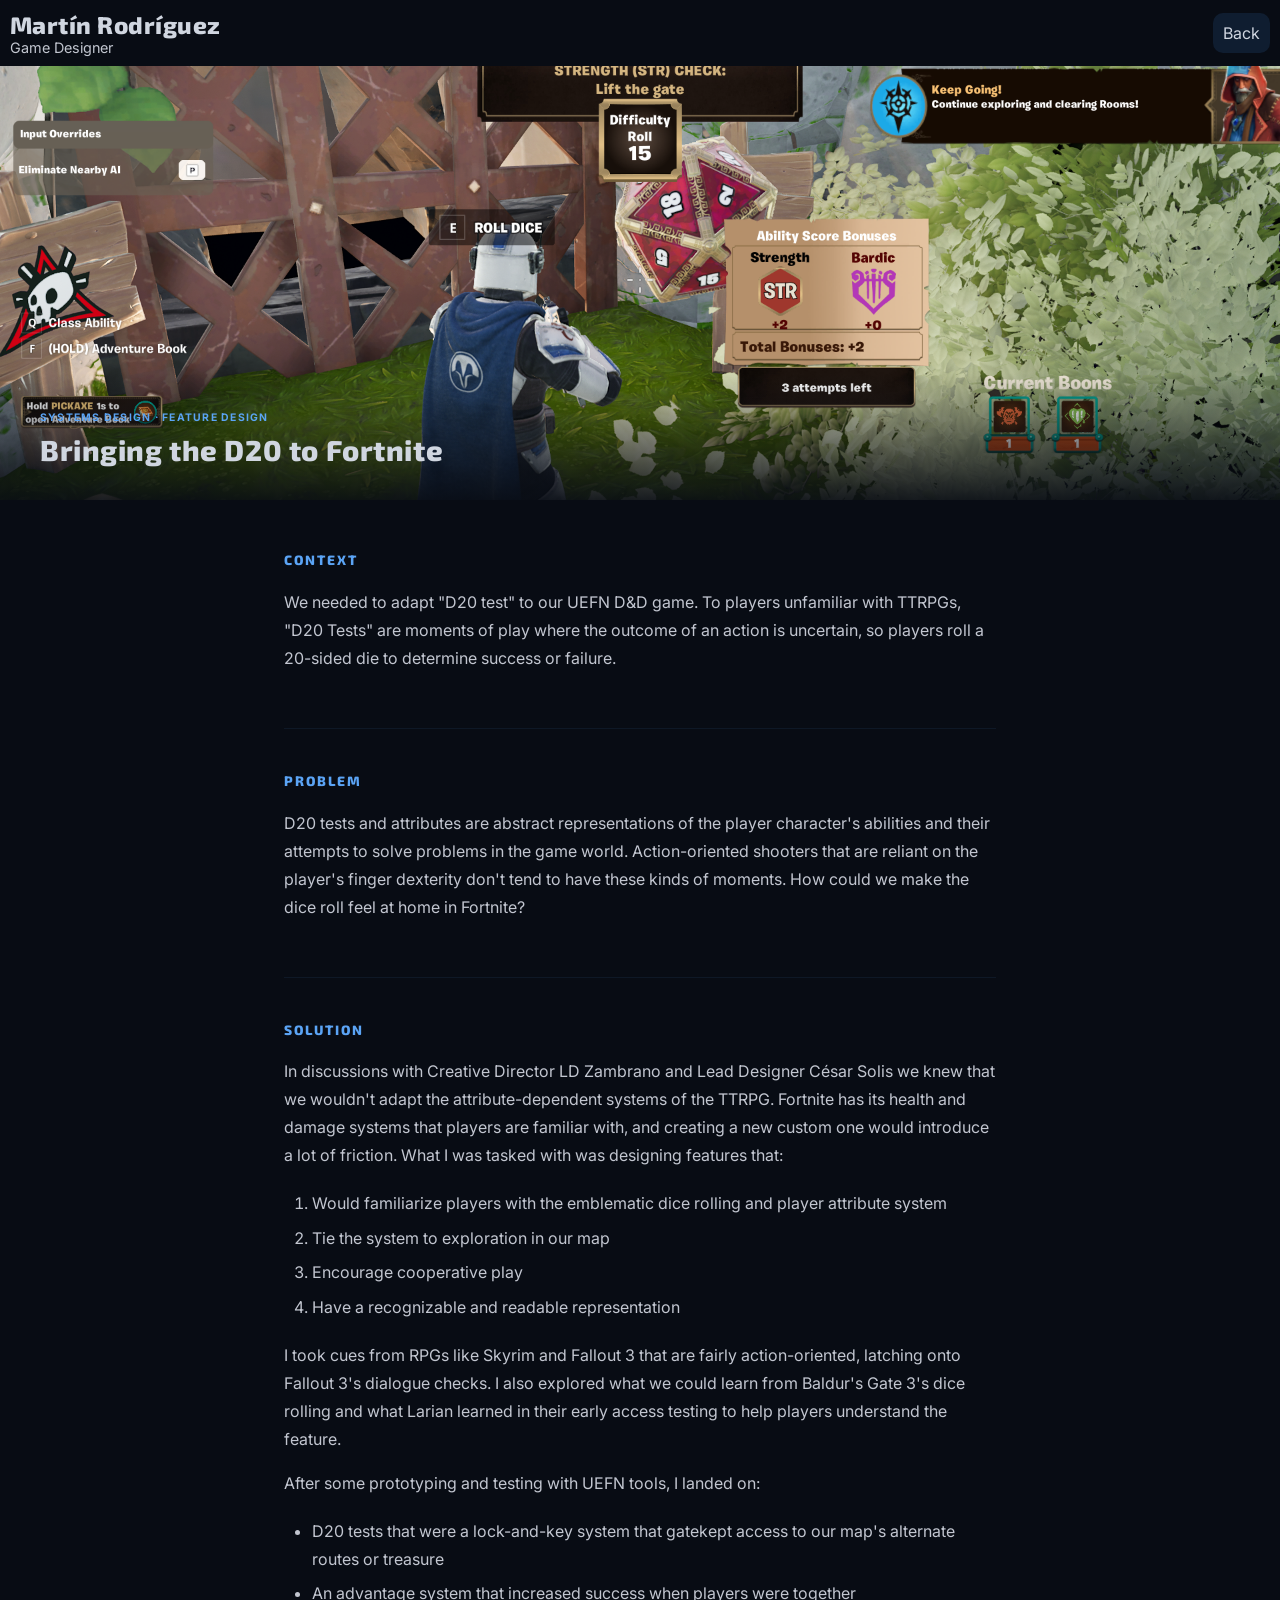
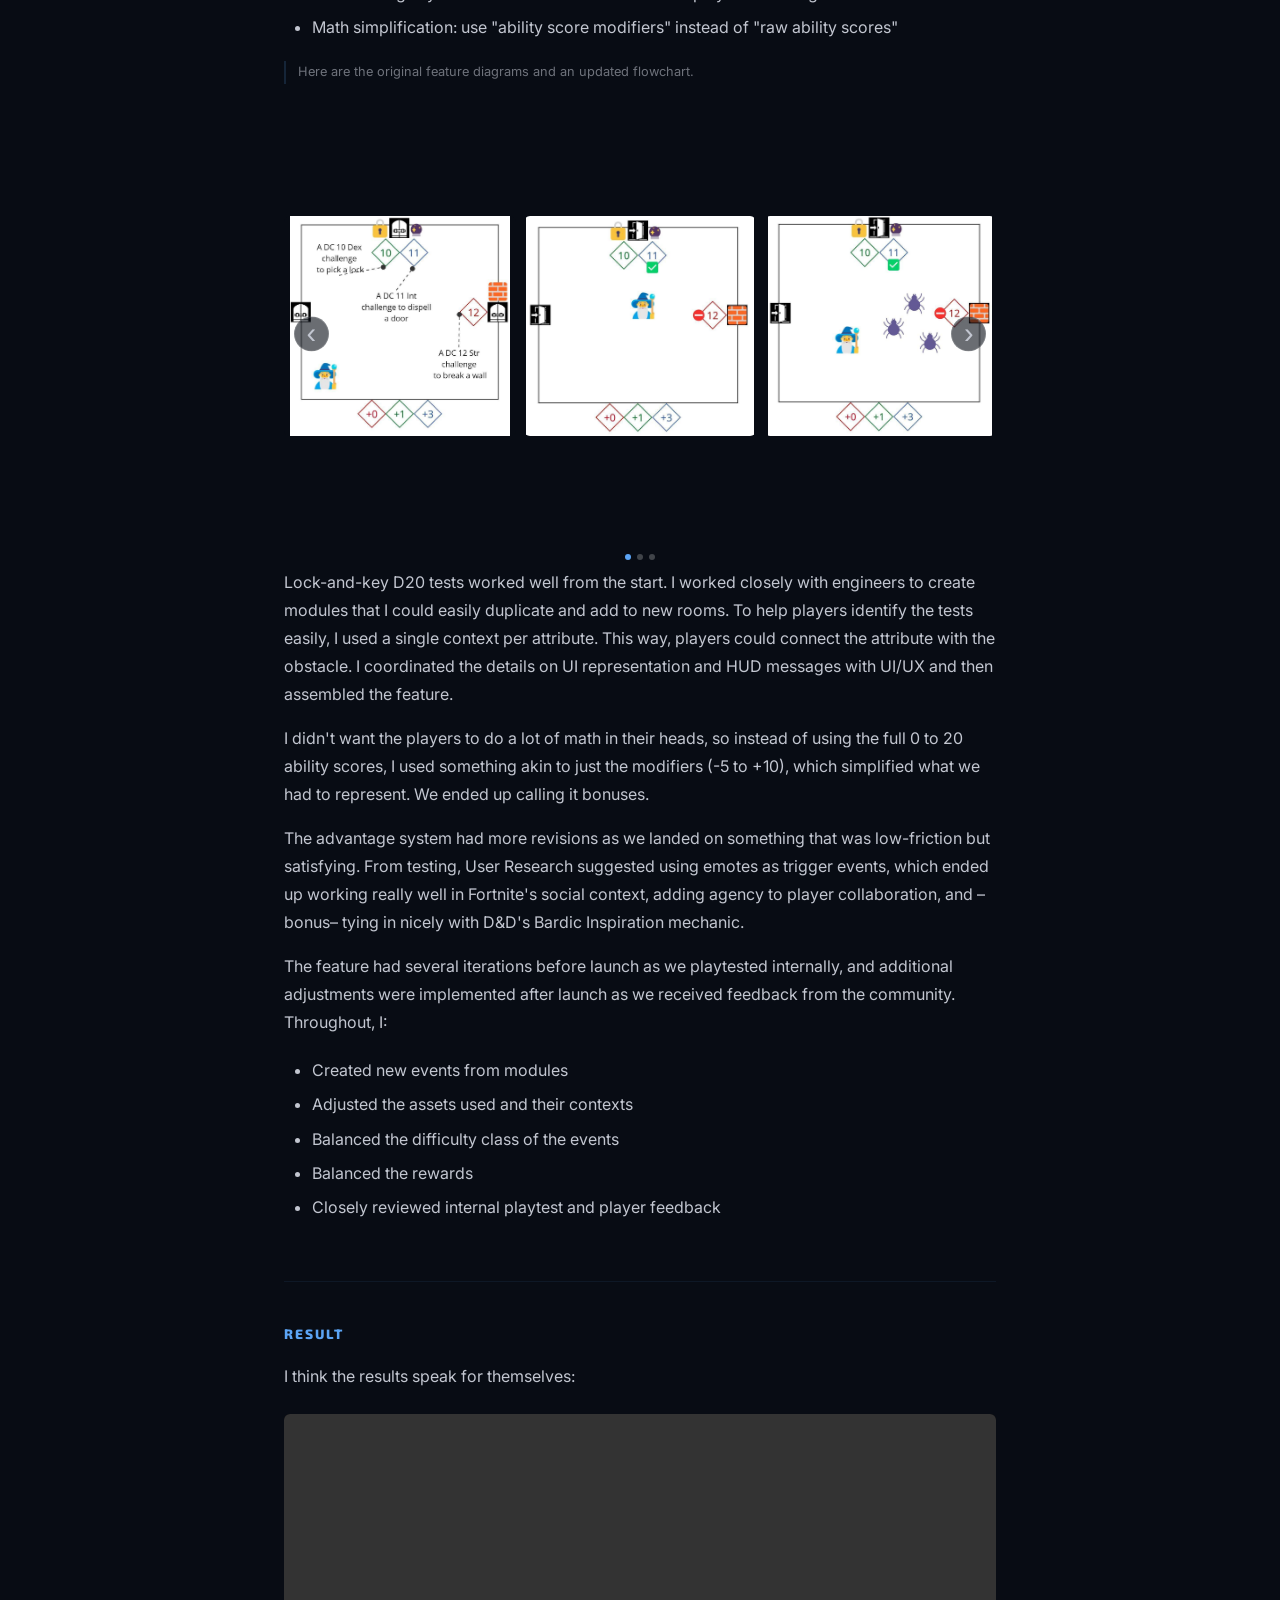
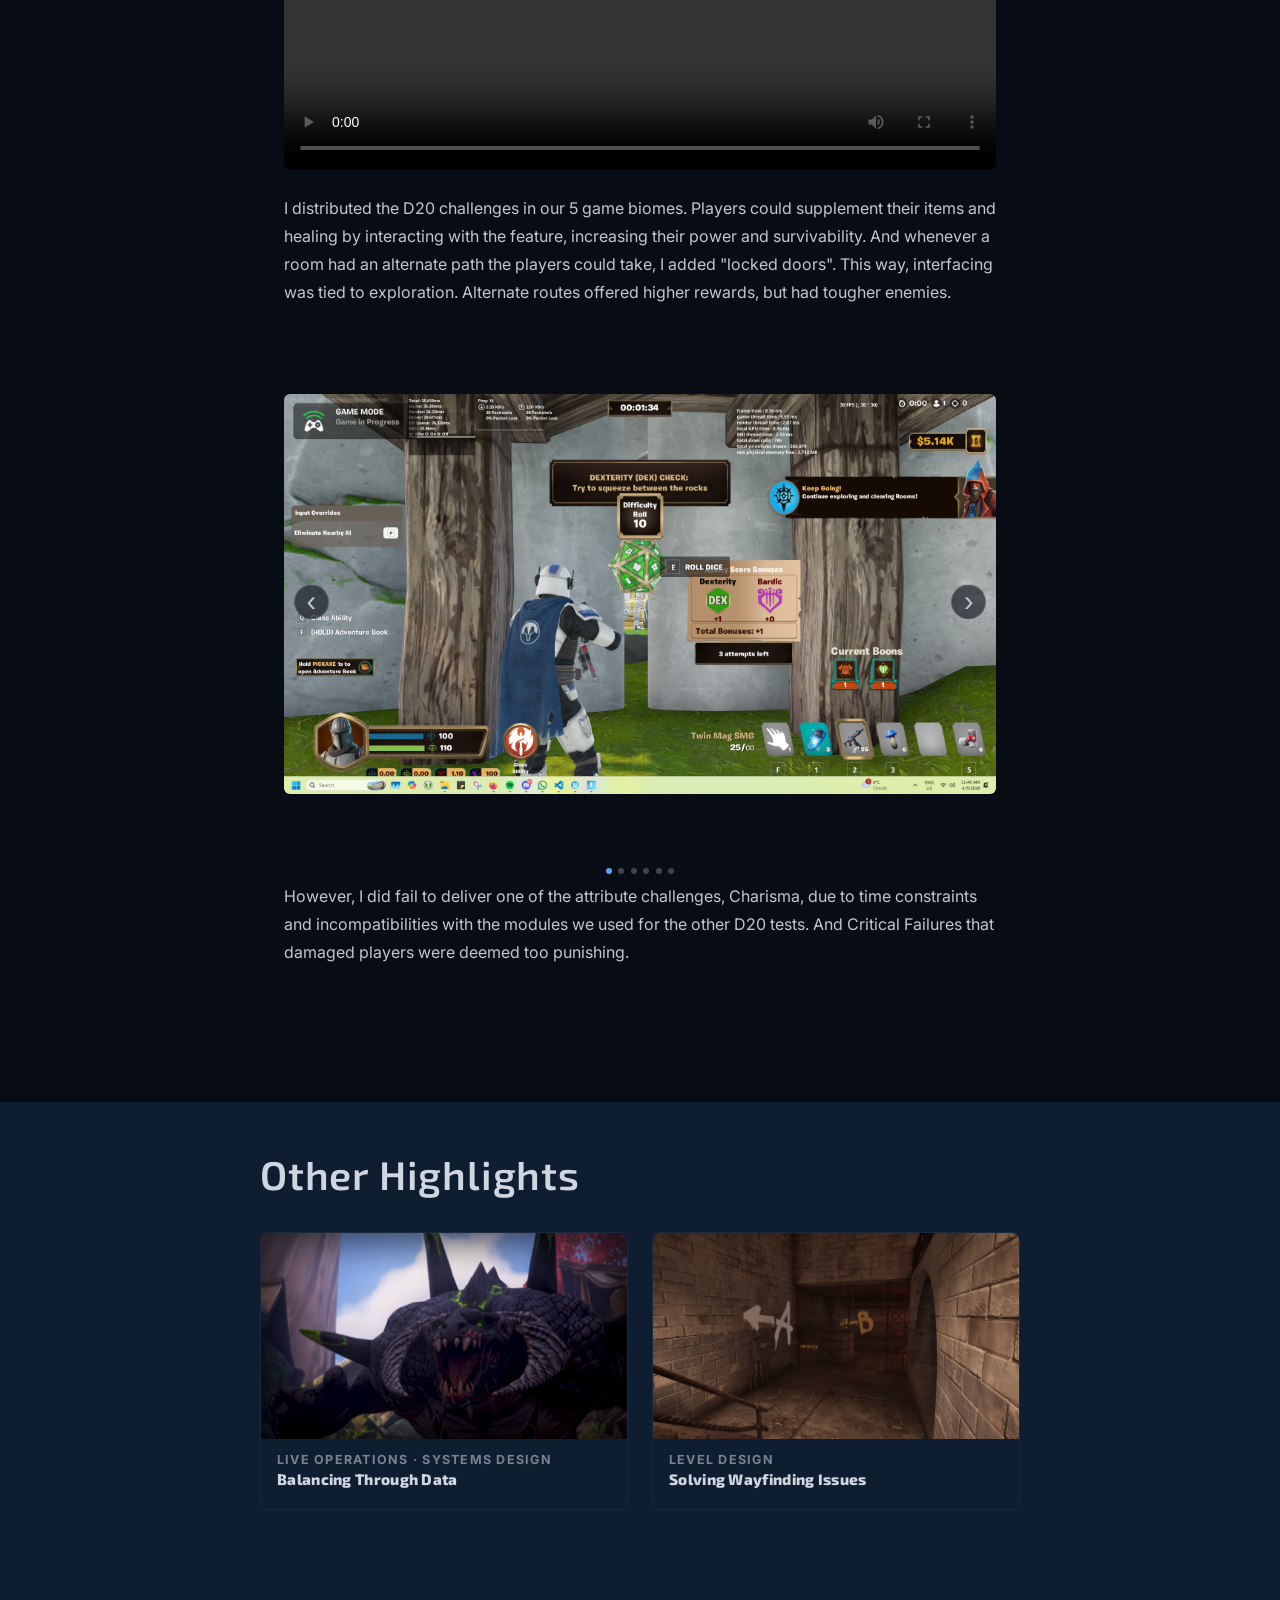
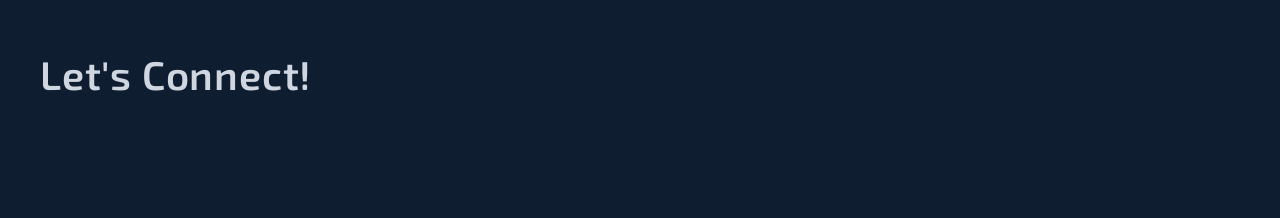
==== commit 239ee397: "corrections" ====
--- a/highlight-d20.html
+++ b/highlight-d20.html
@@ -9,6 +9,7 @@
     <link rel="preconnect" href="https://fonts.googleapis.com">
     <link rel="preconnect" href="https://fonts.gstatic.com" crossorigin>
     <link rel="stylesheet" href="styles.css">
+    <link rel="stylesheet" href="lightbox.css">
     <script src="https://kit.fontawesome.com/6f58c6ab29.js" crossorigin="anonymous"></script>
 </head>
 
@@ -48,13 +49,13 @@
         <section class="highlight-section">
             <p class="highlight-section-label">Problem</p>
             <h2></h2>
-            <p>D20 tests and attributes are abstract representations of the player's character's abilities and their attempts to solve problems in the game world. Action-oriented shooters that are reliant on the player's finger dexterity don't tend to have these kinds of moments. How could we make the dice roll feel at home in Fortnite?</p>
+            <p>D20 tests and attributes are abstract representations of the player character's abilities and their attempts to solve problems in the game world. Action-oriented shooters that are reliant on the player's finger dexterity don't tend to have these kinds of moments. How could we make the dice roll feel at home in Fortnite?</p>
         </section>
 
         <section class="highlight-section">
             <p class="highlight-section-label">Solution</p>
             <h2></h2>
-            <p>In discussions with Creative Director LD Zambrano and Lead Designer César Solis we knew that we wouldn't adapt the attribute dependent systems of the TTRPG. Fortnite has its health and damage systems that players are familiar with, and creating a new custom one would introduce a lot of friction. What I was tasked with was designing features that:</p>
+            <p>In discussions with Creative Director LD Zambrano and Lead Designer César Solis we knew that we wouldn't adapt the attribute-dependent systems of the TTRPG. Fortnite has its health and damage systems that players are familiar with, and creating a new custom one would introduce a lot of friction. What I was tasked with was designing features that:</p>
             <ol>
                 <li>Would familiarize players with the emblematic dice rolling and player attribute system</li>
                 <li>Tie the system to exploration in our map</li>
@@ -62,7 +63,7 @@
                 <li>Have a recognizable and readable representation</li>
             </ol>
 
-            <p>I took cues from RPGs like Skyrim and Fallout 3 that are fairly action-oriented, latching on Fallout 3's dialogue checks. I also explored what we could learn from Baldur's Gate 3's dice rolling and what Larian learned in their early access testing to help players understand the feature.</p>
+            <p>I took cues from RPGs like Skyrim and Fallout 3 that are fairly action-oriented, latching onto Fallout 3's dialogue checks. I also explored what we could learn from Baldur's Gate 3's dice rolling and what Larian learned in their early access testing to help players understand the feature.</p>
             <p>After some prototyping and testing with UEFN tools, I landed on:</p>
             <ul>
                 <li>D20 tests that were a lock-and-key system that gatekept access to our map's alternate routes or treasure</li>
@@ -76,17 +77,17 @@
             <div class="hl-carousel">
                 <div class="hl-carousel-track" id="hl-carousel-track-solution">
                     <div class="hl-carousel-slide hl-carousel-slide--grid-3">
-                        <img src="images/projects/dnd_d20/d20_challenge_1.jpg" alt="D20 challenge lock">
-                        <img src="images/projects/dnd_d20/d20_challenge_2.jpg" alt="D20 challenge interaction">
-                        <img src="images/projects/dnd_d20/d20_challenge_3.jpg" alt="D20 challenge result">
+                        <a href="images/projects/dnd_d20/d20_challenge_1.jpg" data-lightbox="d20-solution"><img src="images/projects/dnd_d20/d20_challenge_1.jpg" alt="D20 challenge lock"></a>
+                        <a href="images/projects/dnd_d20/d20_challenge_2.jpg" data-lightbox="d20-solution"><img src="images/projects/dnd_d20/d20_challenge_2.jpg" alt="D20 challenge interaction"></a>
+                        <a href="images/projects/dnd_d20/d20_challenge_3.jpg" data-lightbox="d20-solution"><img src="images/projects/dnd_d20/d20_challenge_3.jpg" alt="D20 challenge result"></a>
                     </div>
                     <div class="hl-carousel-slide hl-carousel-slide--grid-3">
-                        <img src="images/projects/dnd_d20/D20_collab_1.jpg" alt="D20 collaboration 1">
-                        <img src="images/projects/dnd_d20/D20_collab_2.jpg" alt="D20 collaboration 2">
-                        <img src="images/projects/dnd_d20/D20_collab_3.jpg" alt="D20 collaboration 3">
+                        <a href="images/projects/dnd_d20/D20_collab_1.jpg" data-lightbox="d20-solution"><img src="images/projects/dnd_d20/D20_collab_1.jpg" alt="D20 collaboration 1"></a>
+                        <a href="images/projects/dnd_d20/D20_collab_2.jpg" data-lightbox="d20-solution"><img src="images/projects/dnd_d20/D20_collab_2.jpg" alt="D20 collaboration 2"></a>
+                        <a href="images/projects/dnd_d20/D20_collab_3.jpg" data-lightbox="d20-solution"><img src="images/projects/dnd_d20/D20_collab_3.jpg" alt="D20 collaboration 3"></a>
                     </div>
                     <div class="hl-carousel-slide">
-                        <img src="images/projects/dnd_d20/d20_flowchart.png" alt="D20 system flowchart">
+                        <a href="images/projects/dnd_d20/d20_flowchart.png" data-lightbox="d20-solution"><img src="images/projects/dnd_d20/d20_flowchart.png" alt="D20 system flowchart"></a>
                     </div>
                 </div>
                 <button class="hl-carousel-btn hl-carousel-prev" aria-label="Previous">&#8249;</button>
@@ -94,10 +95,10 @@
                 <div class="hl-carousel-dots" id="hl-carousel-dots-solution"></div>
             </div>
 
-            <p>Lock-and-key D20 tests worked well from the start. I closely worked with engineers to create modules that I could easily duplicate and add to new rooms. To help players identify the tests easily, I used a single context per attribute. This way, players could connect the attribute with the obstacle. I coordinated the details on UI representation and HUD messages with UI/UX and then assembled the feature.</p>
-            <p>I didn't want the players to do a lot of math in their heads, so instead of using the full 0 to 20 ability scores, using something akin to just the modifiers (-5 to +10) simplified what we had to represent. We ended up calling it bonuses.</p>
-            <p>The advantage system had more revisions as we landed on something that was low friction but satisfying. From testing, User Research suggested using emotes as trigger events, which ended up working really well in Fortnite's social context, adding agency to player collaboration, and –bonus– tied in nicely with D&D's Bardic Inspiration mechanic.</p>
-            <p>The feature had several iterations before launch as we internally playtested, and additional adjustments were implemented after launch as we received feedback from the community. Throughout, I:</p>
+            <p>Lock-and-key D20 tests worked well from the start. I worked closely with engineers to create modules that I could easily duplicate and add to new rooms. To help players identify the tests easily, I used a single context per attribute. This way, players could connect the attribute with the obstacle. I coordinated the details on UI representation and HUD messages with UI/UX and then assembled the feature.</p>
+            <p>I didn't want the players to do a lot of math in their heads, so instead of using the full 0 to 20 ability scores, I used something akin to just the modifiers (-5 to +10), which simplified what we had to represent. We ended up calling it bonuses.</p>
+            <p>The advantage system had more revisions as we landed on something that was low-friction but satisfying. From testing, User Research suggested using emotes as trigger events, which ended up working really well in Fortnite's social context, adding agency to player collaboration, and –bonus– tying in nicely with D&D's Bardic Inspiration mechanic.</p>
+            <p>The feature had several iterations before launch as we playtested internally, and additional adjustments were implemented after launch as we received feedback from the community. Throughout, I:</p>
             <ul>
                 <li>Created new events from modules</li>
                 <li>Adjusted the assets used and their contexts</li>
@@ -123,21 +124,21 @@
 
             <div class="hl-carousel">
                 <div class="hl-carousel-track" id="hl-carousel-track-result">
-                    <div class="hl-carousel-slide"><img src="images/projects/dnd_d20/d20_screengrab.png" alt="D20 in game"></div>
-                    <div class="hl-carousel-slide"><img src="images/projects/dnd_d20/d20_screengrab_2.png" alt="D20 in game"></div>
-                    <div class="hl-carousel-slide"><img src="images/projects/dnd_d20/d20_screengrab_3.png" alt="D20 in game"></div>
-                    <div class="hl-carousel-slide"><img src="images/projects/dnd_d20/d20_screengrab_4.png" alt="D20 in game"></div>
+                    <div class="hl-carousel-slide"><a href="images/projects/dnd_d20/d20_screengrab.png" data-lightbox="d20-result"><img src="images/projects/dnd_d20/d20_screengrab.png" alt="D20 in game"></a></div>
+                    <div class="hl-carousel-slide"><a href="images/projects/dnd_d20/d20_screengrab_2.png" data-lightbox="d20-result"><img src="images/projects/dnd_d20/d20_screengrab_2.png" alt="D20 in game"></a></div>
+                    <div class="hl-carousel-slide"><a href="images/projects/dnd_d20/d20_screengrab_3.png" data-lightbox="d20-result"><img src="images/projects/dnd_d20/d20_screengrab_3.png" alt="D20 in game"></a></div>
+                    <div class="hl-carousel-slide"><a href="images/projects/dnd_d20/d20_screengrab_4.png" data-lightbox="d20-result"><img src="images/projects/dnd_d20/d20_screengrab_4.png" alt="D20 in game"></a></div>
                     <div class="hl-carousel-slide hl-carousel-slide--grid-2">
-                        <img src="images/projects/dnd_d20/ScreenShot00020.png" alt="D20 screenshot">
-                        <img src="images/projects/dnd_d20/ScreenShot00021.png" alt="D20 screenshot">
-                        <img src="images/projects/dnd_d20/ScreenShot00022.png" alt="D20 screenshot">
-                        <img src="images/projects/dnd_d20/ScreenShot00023.png" alt="D20 screenshot">
+                        <a href="images/projects/dnd_d20/ScreenShot00020.png" data-lightbox="d20-result"><img src="images/projects/dnd_d20/ScreenShot00020.png" alt="D20 screenshot"></a>
+                        <a href="images/projects/dnd_d20/ScreenShot00021.png" data-lightbox="d20-result"><img src="images/projects/dnd_d20/ScreenShot00021.png" alt="D20 screenshot"></a>
+                        <a href="images/projects/dnd_d20/ScreenShot00022.png" data-lightbox="d20-result"><img src="images/projects/dnd_d20/ScreenShot00022.png" alt="D20 screenshot"></a>
+                        <a href="images/projects/dnd_d20/ScreenShot00023.png" data-lightbox="d20-result"><img src="images/projects/dnd_d20/ScreenShot00023.png" alt="D20 screenshot"></a>
                     </div>
                     <div class="hl-carousel-slide hl-carousel-slide--grid-2">
-                        <img src="images/projects/dnd_d20/ScreenShot00024.png" alt="D20 screenshot">
-                        <img src="images/projects/dnd_d20/ScreenShot00025.png" alt="D20 screenshot">
-                        <img src="images/projects/dnd_d20/ScreenShot00026.png" alt="D20 screenshot">
-                        <img src="images/projects/dnd_d20/ScreenShot00027.png" alt="D20 screenshot">
+                        <a href="images/projects/dnd_d20/ScreenShot00024.png" data-lightbox="d20-result"><img src="images/projects/dnd_d20/ScreenShot00024.png" alt="D20 screenshot"></a>
+                        <a href="images/projects/dnd_d20/ScreenShot00025.png" data-lightbox="d20-result"><img src="images/projects/dnd_d20/ScreenShot00025.png" alt="D20 screenshot"></a>
+                        <a href="images/projects/dnd_d20/ScreenShot00026.png" data-lightbox="d20-result"><img src="images/projects/dnd_d20/ScreenShot00026.png" alt="D20 screenshot"></a>
+                        <a href="images/projects/dnd_d20/ScreenShot00027.png" data-lightbox="d20-result"><img src="images/projects/dnd_d20/ScreenShot00027.png" alt="D20 screenshot"></a>
                     </div>
                 </div>
                 <button class="hl-carousel-btn hl-carousel-prev" aria-label="Previous">&#8249;</button>
@@ -149,6 +150,32 @@
         </section>
 
     </div>
+
+    <section class="highlight-other-section">
+        <div class="highlight-other-inner">
+            <h2 class="sub-title">Other Highlights</h2>
+            <div class="portfolio-grid">
+                <a href="highlight-liveops.html" class="project-card">
+                    <div class="project-card-image">
+                        <img src="images/highlights/dfa_closeup.png" alt="Balancing Through Data" loading="lazy">
+                    </div>
+                    <div class="project-card-info">
+                        <p class="highlight-card-tag">Live Operations · Systems Design</p>
+                        <h3>Balancing Through Data</h3>
+                    </div>
+                </a>
+                <a href="highlight-wayfinding.html" class="project-card">
+                    <div class="project-card-image">
+                        <img src="images/projects/twdu/TWDU_CY_Wayfinding1.png" alt="Solving Wayfinding Issues" loading="lazy">
+                    </div>
+                    <div class="project-card-info">
+                        <p class="highlight-card-tag">Level Design</p>
+                        <h3>Solving Wayfinding Issues</h3>
+                    </div>
+                </a>
+            </div>
+        </div>
+    </section>
 
     <section id="contact">
         <div class="container">
@@ -190,5 +217,6 @@
     initCarousel('hl-carousel-track-solution', 'hl-carousel-dots-solution');
     initCarousel('hl-carousel-track-result',   'hl-carousel-dots-result');
     </script>
+    <script src="lightbox-plus-jquery.js"></script>
 </body>
 </html>
--- a/styles.css
+++ b/styles.css
@@ -541,6 +541,13 @@
     color: var(--color-white);
     padding-bottom: 10px;
 }
+.section-desc {
+    color: var(--color-light-gray);
+    opacity: 0.65;
+    font-size: 0.9rem;
+    margin-bottom: 1.75rem;
+    line-height: 1.6;
+}
 .tab-titles
 {
     display: flex;
@@ -648,7 +655,7 @@
     padding: 60px 0;
 }
 
-/* ── Contact Section — no longer used as a standalone section ───────── */
+/* ── Contact Section — footer CTA with social links ────────────────── */
 #contact
 {
     padding: 60px 0;
@@ -1761,4 +1768,17 @@
     .highlight-stats-row {
         flex-direction: column;
     }
+}
+
+/* ── Other Highlights Section — mini grid at the bottom of highlight pages */
+.highlight-other-section {
+    background: var(--color-medium-gray);
+    padding: 3rem 1.5rem 4rem;
+}
+.highlight-other-inner {
+    max-width: 760px;
+    margin: 0 auto;
+}
+.highlight-other-inner .sub-title {
+    margin-bottom: 0.5rem;
 }
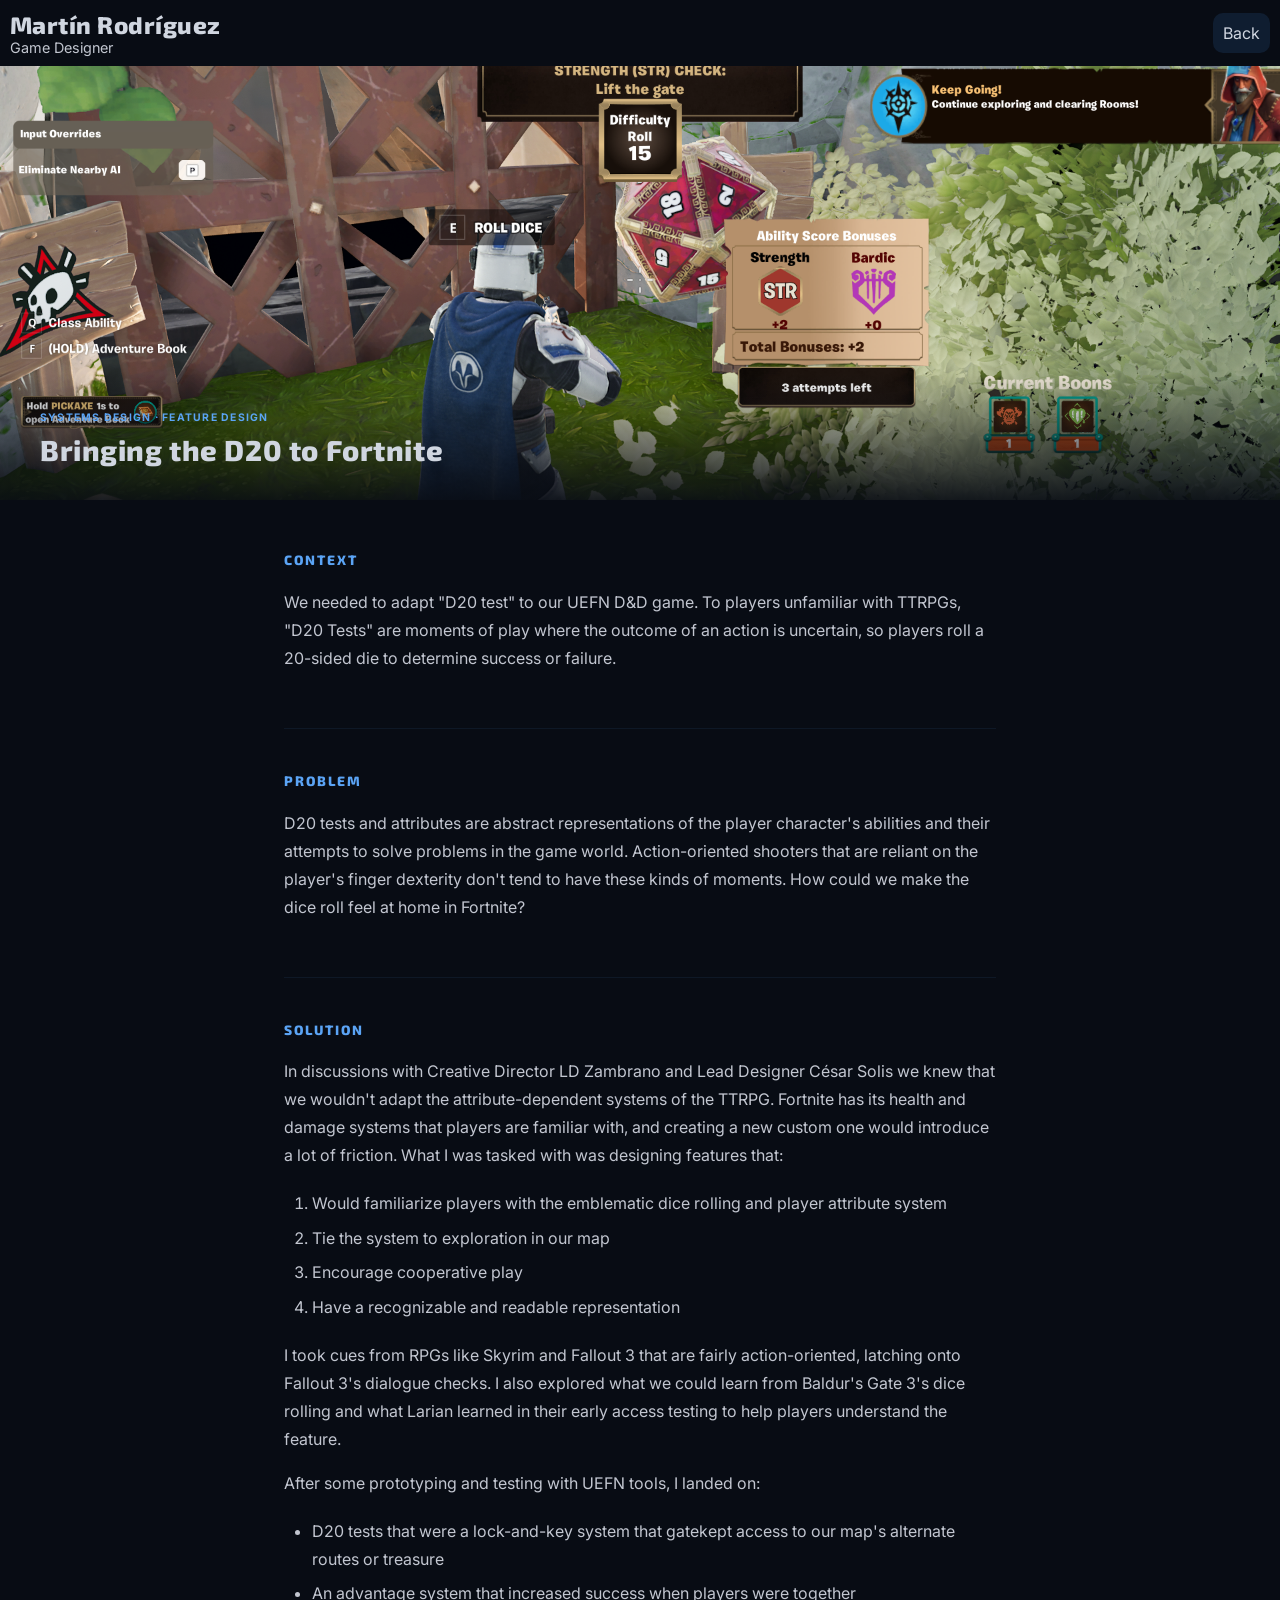
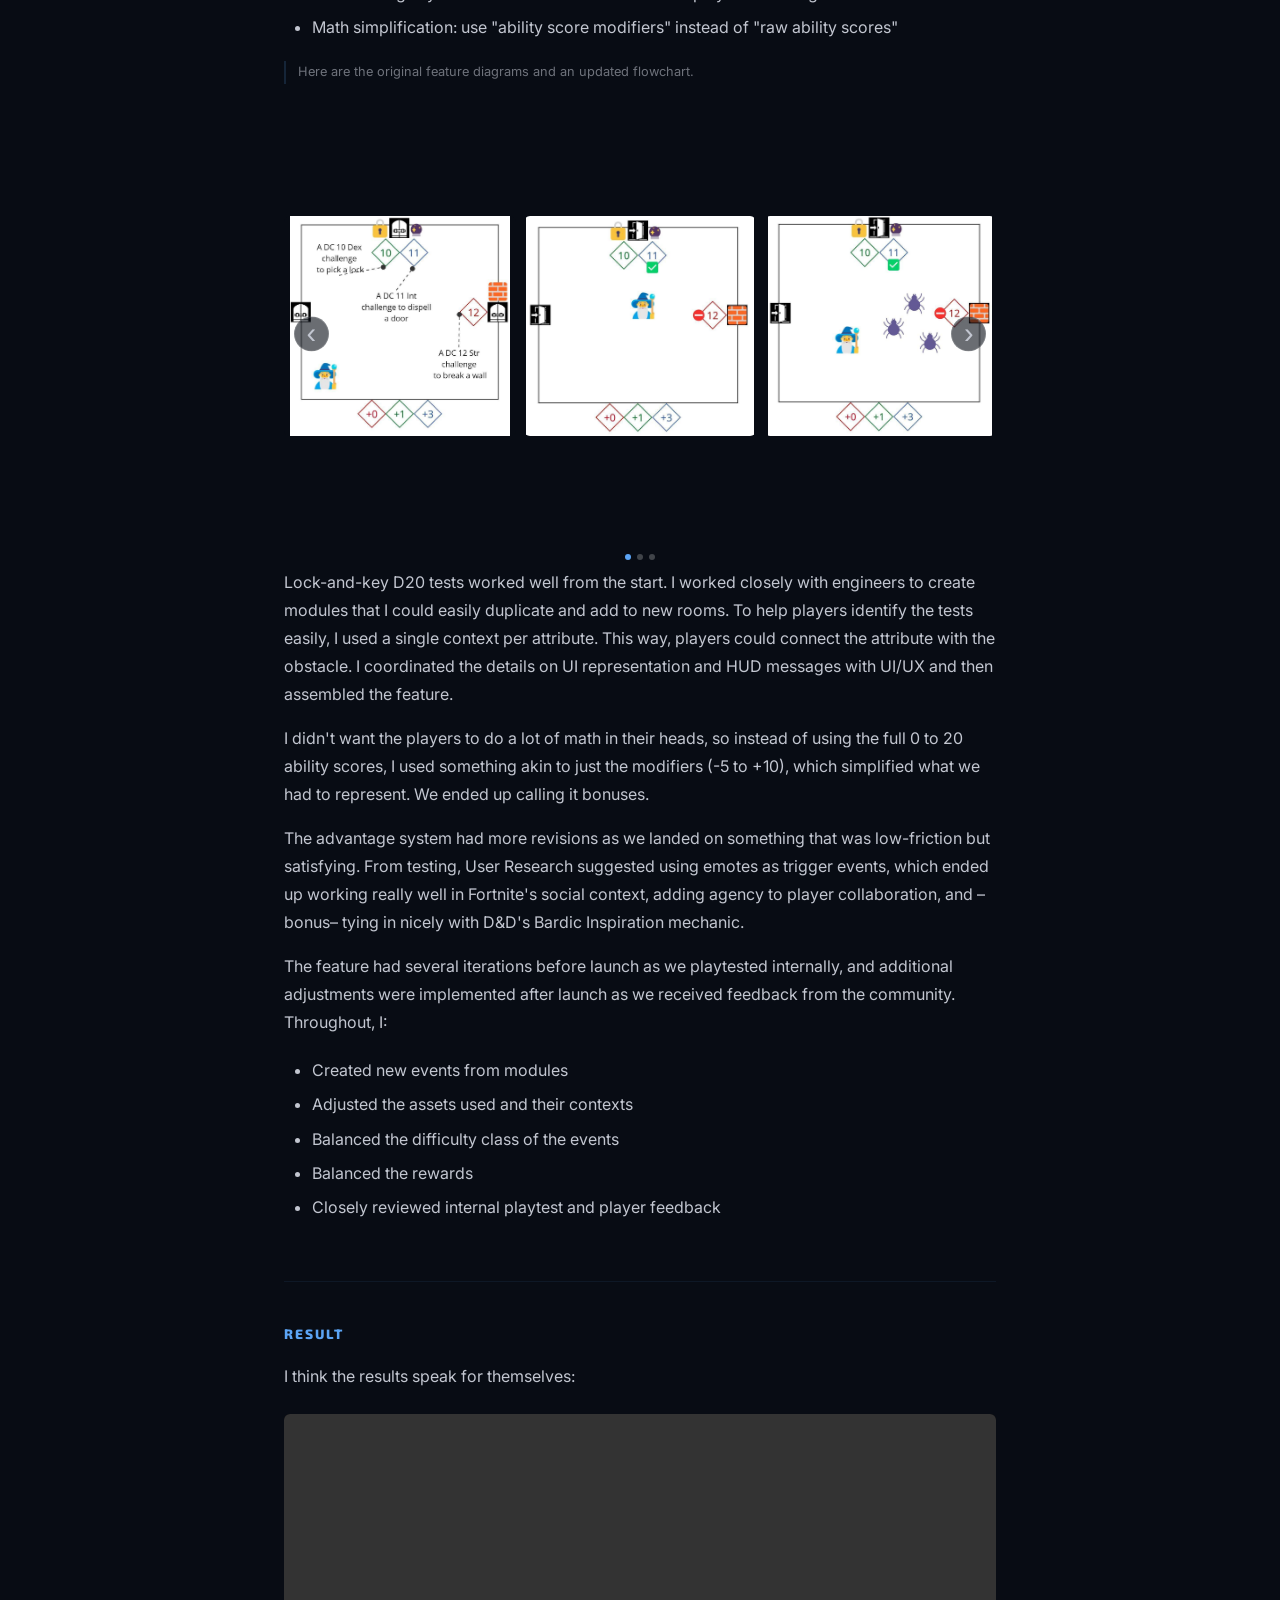
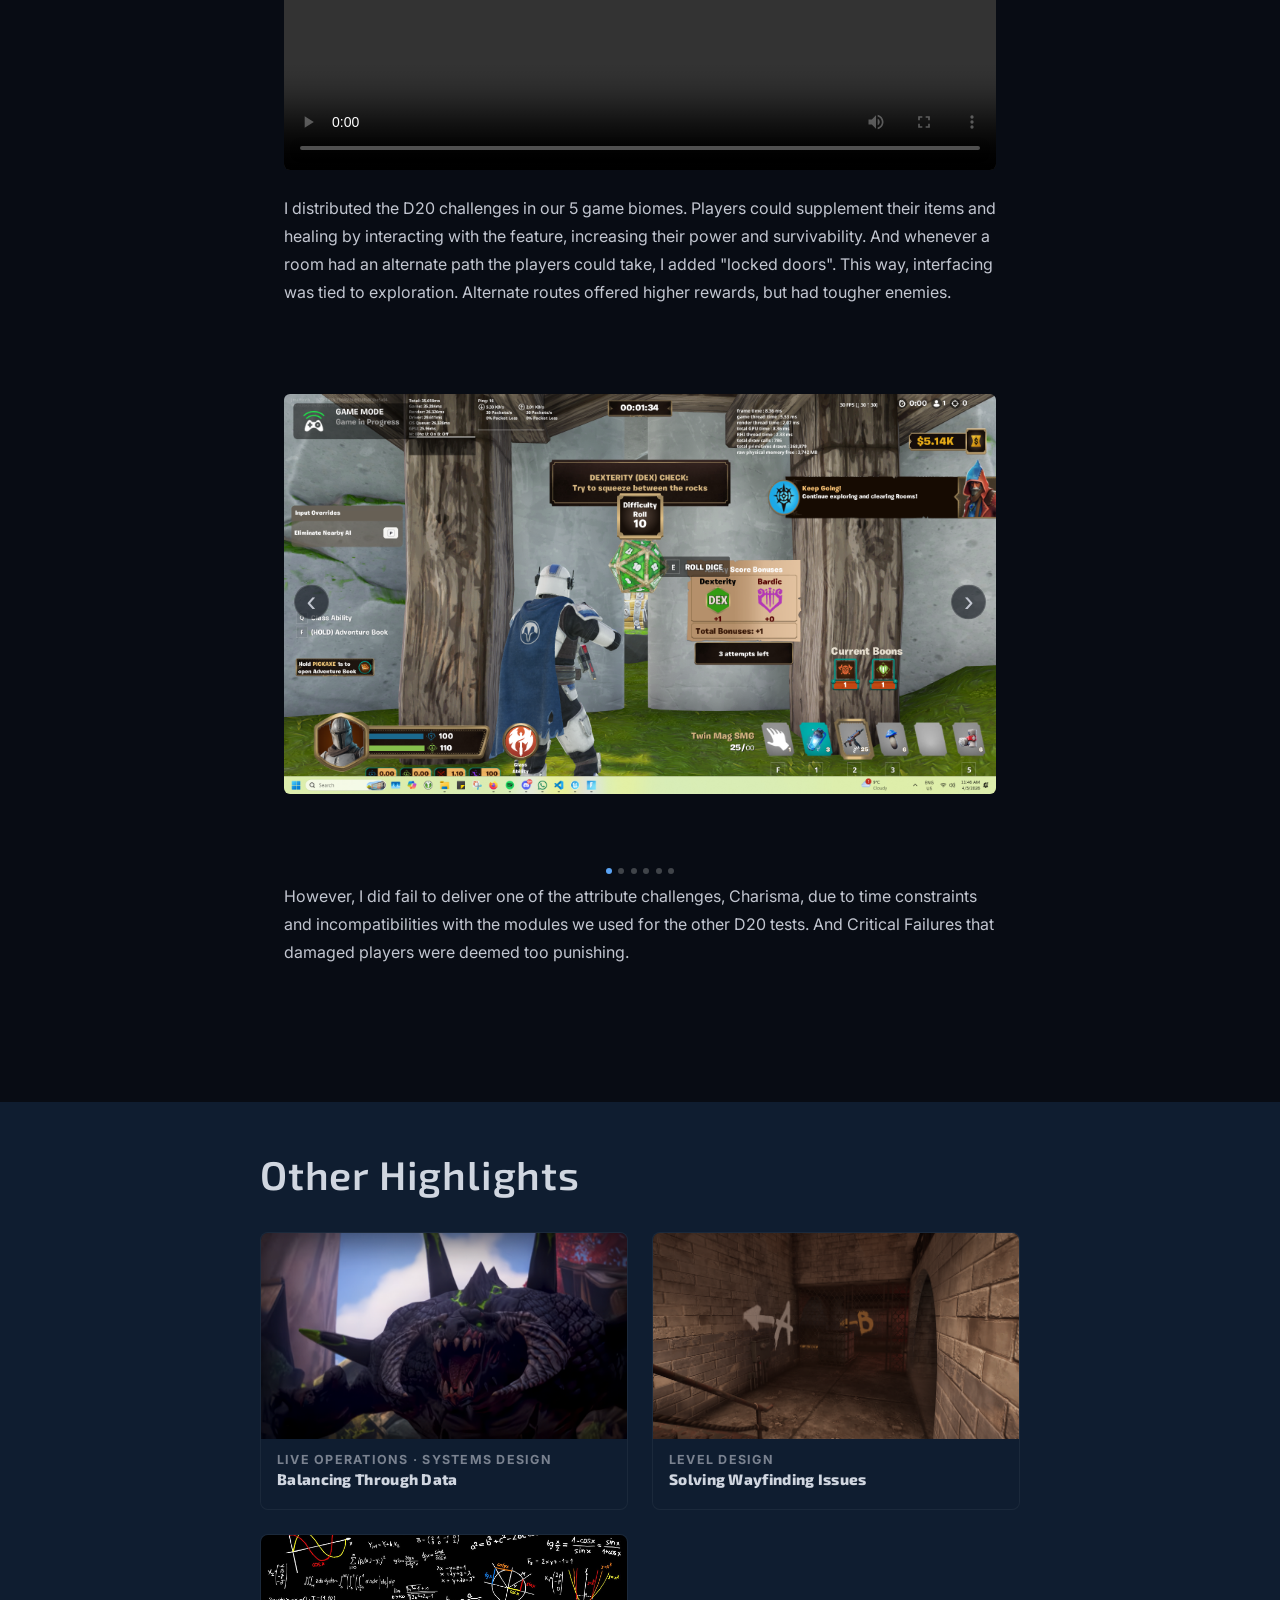
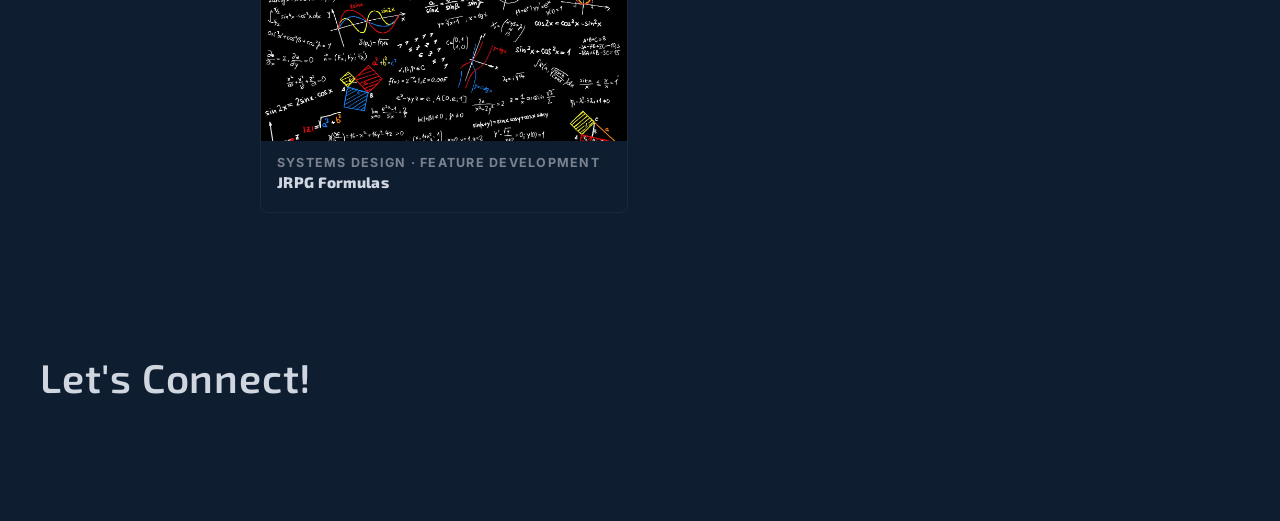
==== commit 828103b2: "new highight" ====
--- a/highlight-d20.html
+++ b/highlight-d20.html
@@ -173,6 +173,15 @@
                         <h3>Solving Wayfinding Issues</h3>
                     </div>
                 </a>
+                <a href="highlight-runiverse.html" class="project-card">
+                    <div class="project-card-image">
+                        <img src="images/highlights/math.jpg" alt="JRPG Formulas" loading="lazy">
+                    </div>
+                    <div class="project-card-info">
+                        <p class="highlight-card-tag">Systems Design · Feature Development</p>
+                        <h3>JRPG Formulas</h3>
+                    </div>
+                </a>
             </div>
         </div>
     </section>
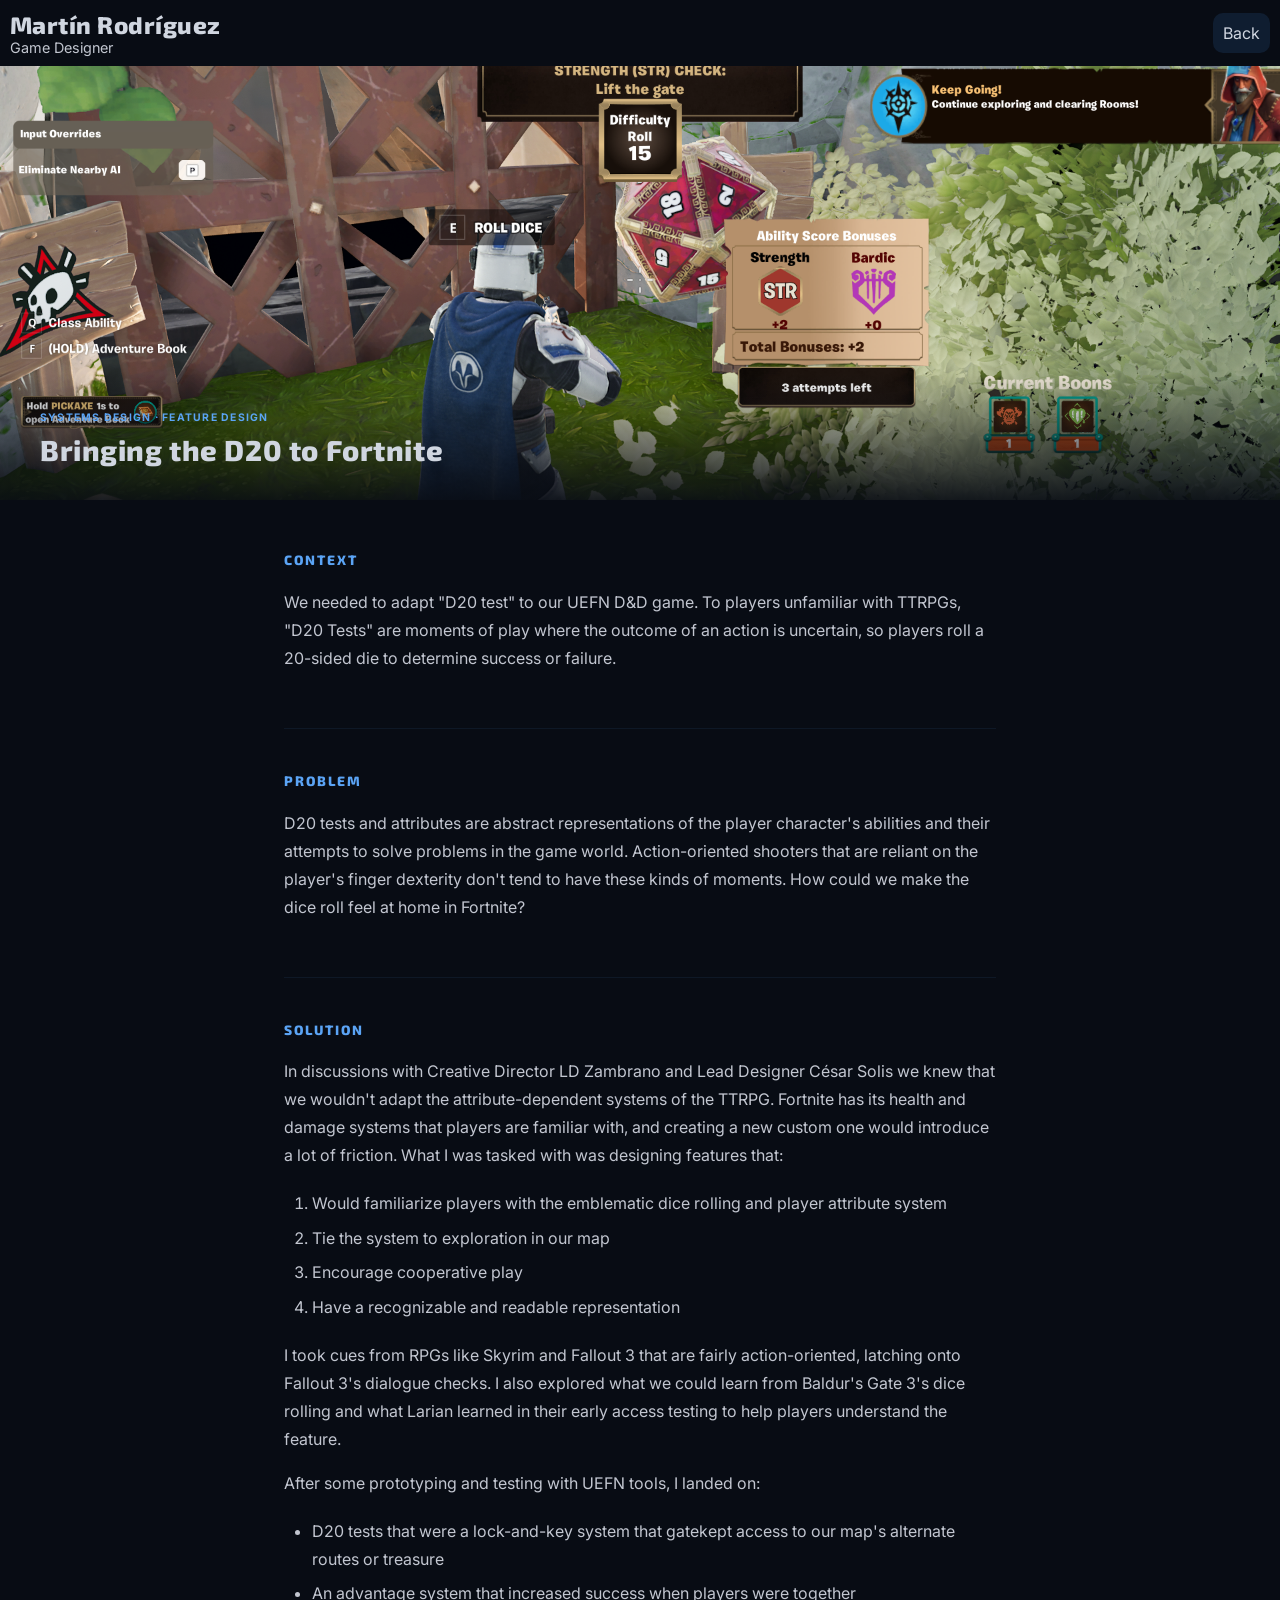
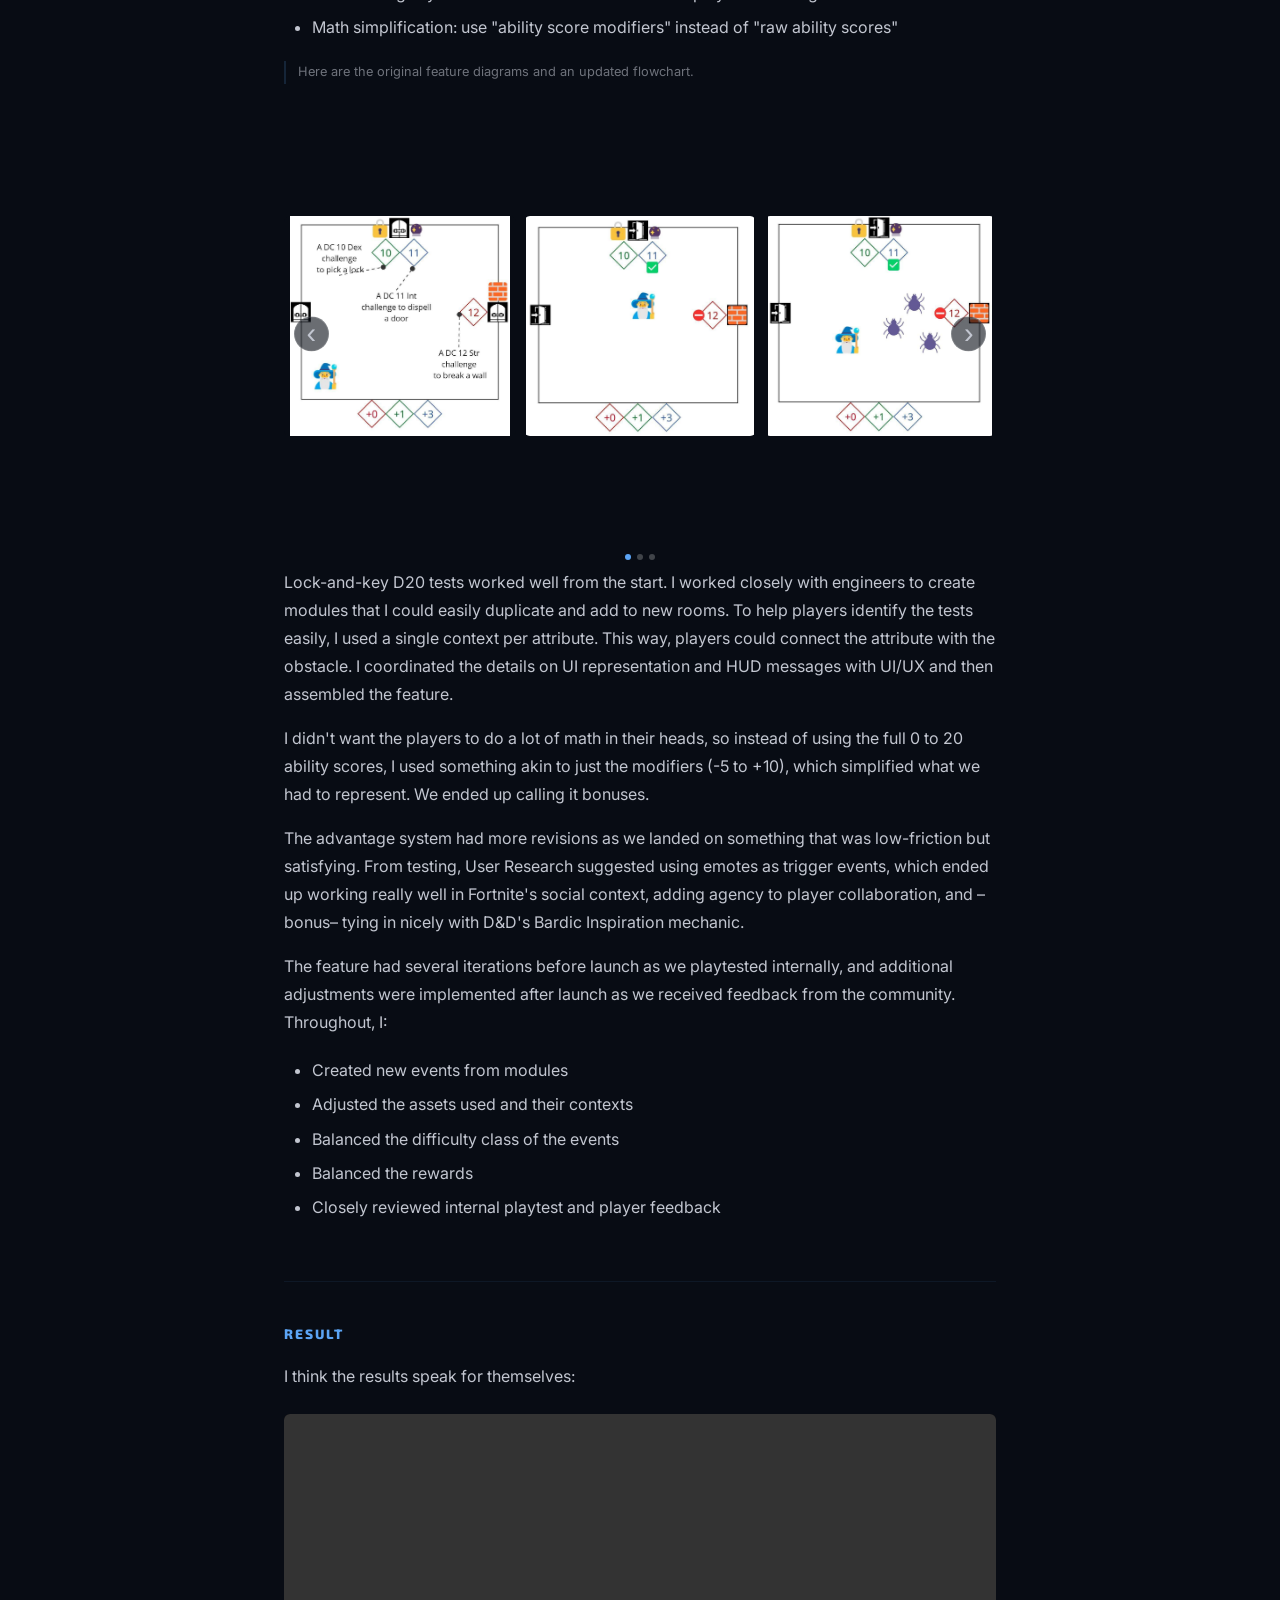
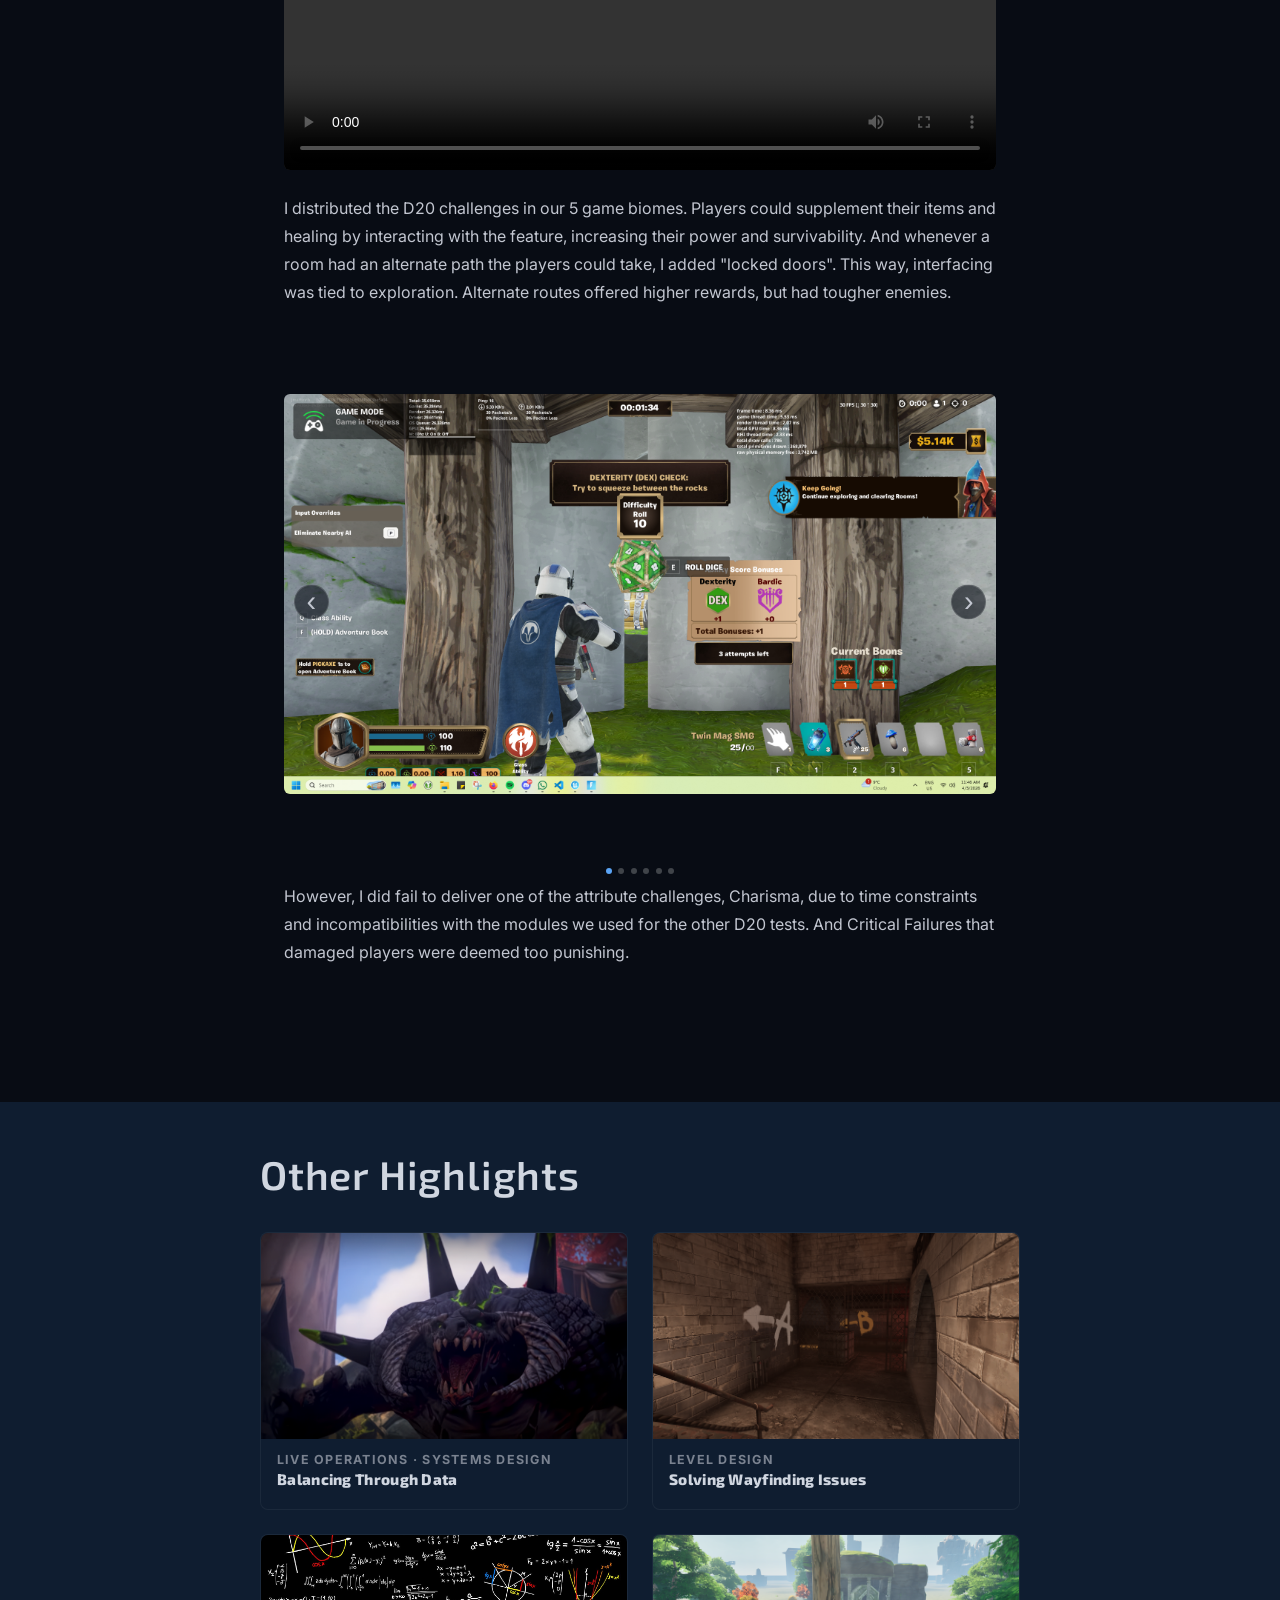
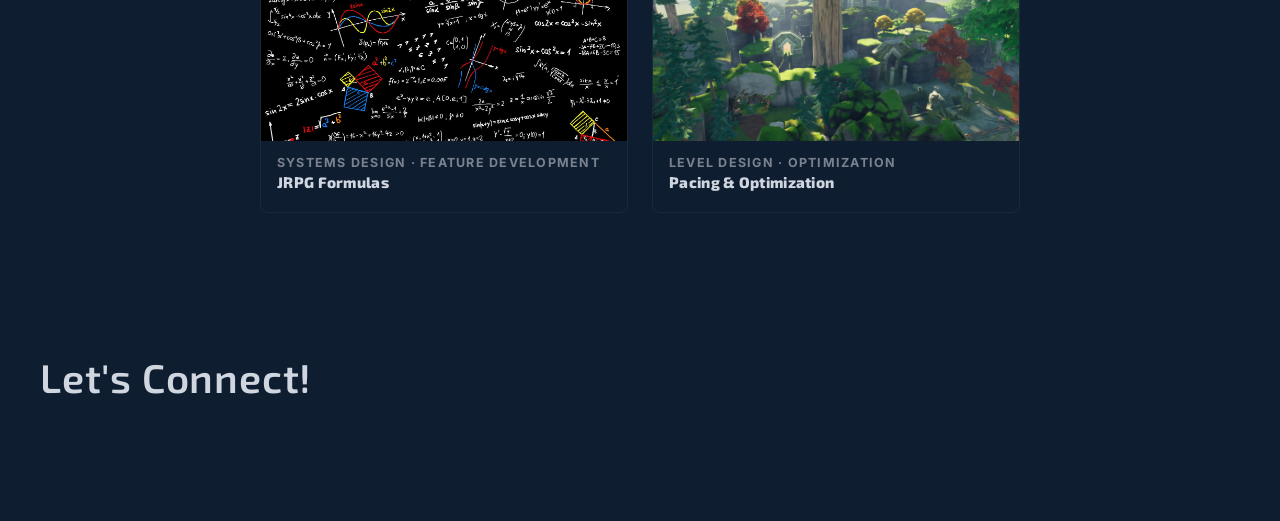
==== commit 3a3f8436: "Add pacing highlight, reorganize images, and add .gitignore - Add highlight-pacing.html (Level Desig" ====
--- a/highlight-d20.html
+++ b/highlight-d20.html
@@ -182,6 +182,15 @@
                         <h3>JRPG Formulas</h3>
                     </div>
                 </a>
+                <a href="highlight-pacing.html" class="project-card">
+                    <div class="project-card-image">
+                        <img src="images/highlights/pacing/screengrab.png" alt="Pacing & Optimization" loading="lazy">
+                    </div>
+                    <div class="project-card-info">
+                        <p class="highlight-card-tag">Level Design · Optimization</p>
+                        <h3>Pacing &amp; Optimization</h3>
+                    </div>
+                </a>
             </div>
         </div>
     </section>
